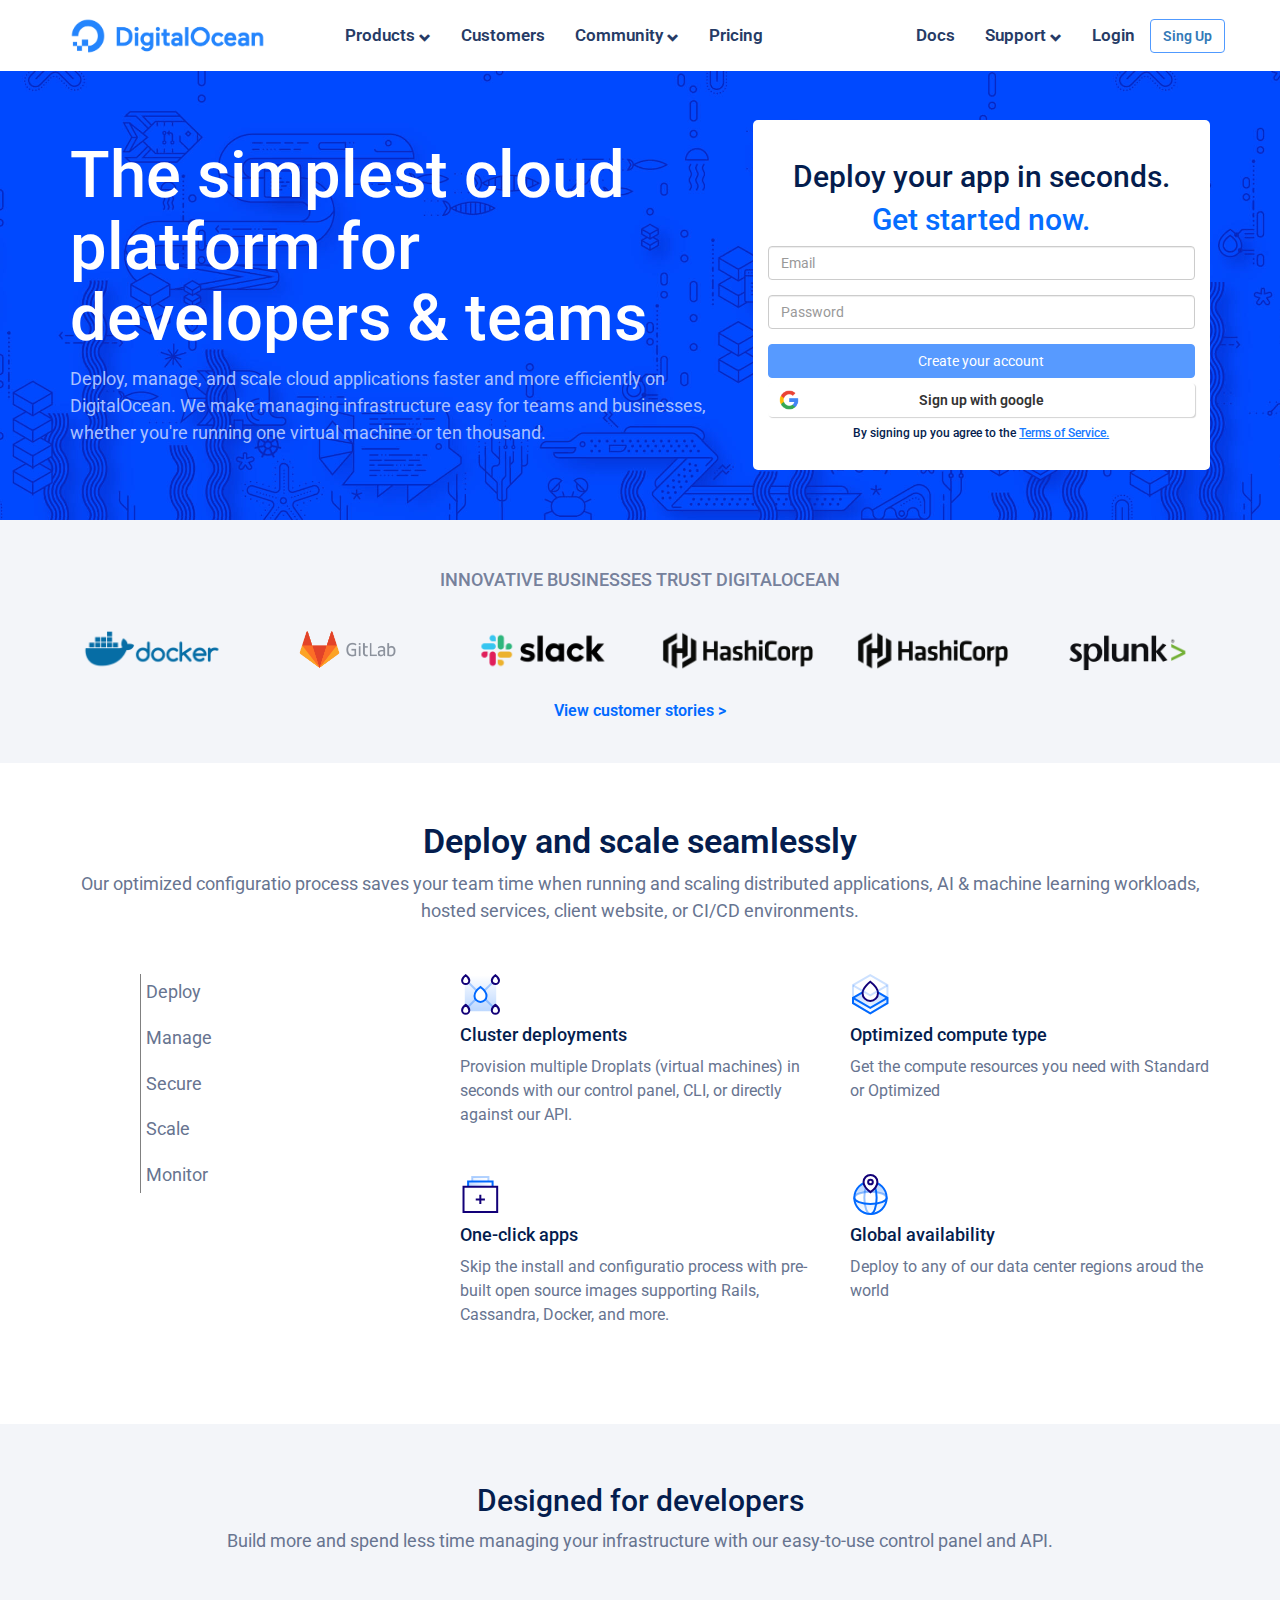
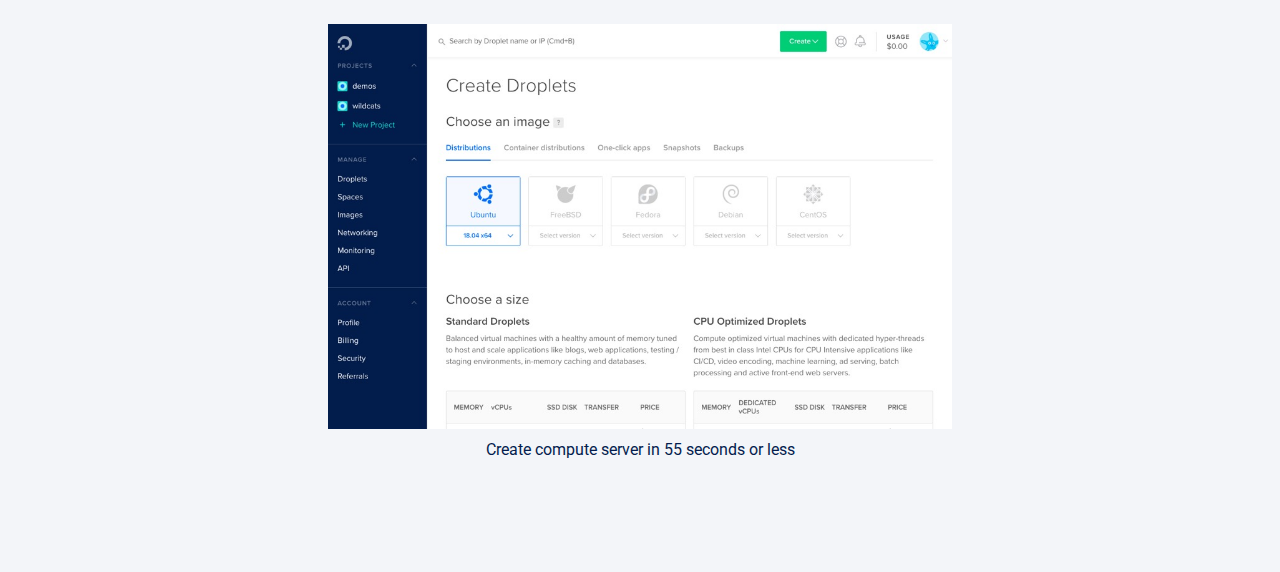
==== index.html @ 37f0b24d "Inizio sezione features" ====
<!DOCTYPE html>
<html lang="en">
<head>
        <meta charset="UTF-8">
        <meta http-equiv="X-UA-Compatible" content="IE=edge">
        <meta name="viewport" content="width=device-width, initial-scale=1.0">
        <!-- Latest compiled and minified CSS -->
        <link rel="stylesheet" href="https://maxcdn.bootstrapcdn.com/bootstrap/3.3.7/css/bootstrap.min.css" integrity="sha384-BVYiiSIFeK1dGmJRAkycuHAHRg32OmUcww7on3RYdg4Va+PmSTsz/K68vbdEjh4u" crossorigin="anonymous">
        <link rel="preconnect" href="https://fonts.gstatic.com">
        <link href="https://fonts.googleapis.com/css2?family=Roboto:wght@400;500;700;900&display=swap" rel="stylesheet">
        <link rel="stylesheet" href="https://cdnjs.cloudflare.com/ajax/libs/font-awesome/5.15.3/css/all.min.css" integrity="sha512-iBBXm8fW90+nuLcSKlbmrPcLa0OT92xO1BIsZ+ywDWZCvqsWgccV3gFoRBv0z+8dLJgyAHIhR35VZc2oM/gI1w==" crossorigin="anonymous" />
        <link rel="shortcut icon" href="img/logo-small.svg" type="image/x-icon">
        <link rel="stylesheet" href="css/style.css">
        <title>Digital Ocean</title>
    </head>
    <body>
        <!-- Header -->
        <header>
            <!-- Nav bar -->
            <nav class="navbar navbar-fixed-top ms_navbar">
                <div class="container">
                  <!-- Brand and toggle get grouped for better mobile display -->
                  <div class="navbar-header">
                    <button type="button" class="navbar-toggle collapsed" data-toggle="collapse" data-target="#bs-example-navbar-collapse-1" aria-expanded="false">
                      <span class="sr-only">Toggle navigation</span>
                      <span class="icon-bar"></span>
                      <span class="icon-bar"></span>
                      <span class="icon-bar"></span>
                    </button>
                    <a class="navbar-brand" href="#">
                        <img src="img/logo.png" alt="Logo">
                    </a>
                  </div>
              
                  <!-- Collect the nav links, forms, and other content for toggling -->
                  <div class="collapse navbar-collapse" id="bs-example-navbar-collapse-1">
                    <ul class="nav navbar-nav">
                      <li class="active"><a href="#">Products <span class="glyphicon glyphicon-chevron-down"></span></a></li>
                      <li><a href="#">Customers</a></li>
                      <li class="active"><a href="#">Community <span class="glyphicon glyphicon-chevron-down"></span></a></li>
                      <li><a href="#">Pricing</a></li>
                    </ul>
                
                    <ul class="nav navbar-nav navbar-right">
                        <li>
                          <a href="#">Docs</a>
                        </li>
                        <li class="active">
                          <a href="#">Support <span class="glyphicon glyphicon-chevron-down"></span></a>
                        </li>
                        <li>
                            <a href="#">Login</a>
                        </li>
                        <li>
                            <a class="btn btn_nav" ref="#">Sing Up</a>
                        </li>
                    </ul>
                  </div><!-- /.navbar-collapse -->
                </div><!-- /.container -->
              </nav>
            <!-- /Nav bar -->

            <!-- Jumbotron -->
            <div id="jumbotron">
                <div class="container">
                    <div class="row">
                        <div class="col-xs-12 col-sm-7">
                            <h1 class="c_white">The simplest cloud platform for developers &amp; teams</h1>
                            <p class="md_text">Deploy, manage, and scale cloud applications faster and more efficiently on DigitalOcean. We make managing infrastructure easy for teams and businesses, whether you're running one virtual machine or ten thousand.</p>
                        </div>
                        <div class="col-xs-12 col-sm-5">
                            <div class="ms_form">
                                <h2>Deploy your app in seconds.</h2>
                                <h2 class="c_light_blue">Get started now.</h2>
                                <form>
                                    <div class="form-group">
                                      <input type="email" class="form-control" id="exampleInputEmail1" placeholder="Email" required>
                                    </div>
                                    <div class="form-group">
                                      <input type="password" class="form-control" id="exampleInputPassword1" placeholder="Password" required>
                                    </div>                                   
                                    <button type="button" class="btn btn-primary btn-block ms_btn">Create your account</button>
                                    <button type="button" class="btn btn-default btn-block ms_btn_withe">Sign up with google</button>
                                  </form>
                                  <h6>By signing up you agree to the <a href="#" class="service">Terms of Service.</a></h6>
                            </div>
                        </div>
                    </div>
                </div>
            </div>
            <!-- Jumbotron -->
        </header>     
        <!-- /Header -->

        <!-- Main -->
        <main>
            <!-- Sezione loghi -->
            <section id="ms_section_loghi" class="bg_grey">
                <h4 class="text-uppercase">Innovative businesses trust digitalocean</h4>
                <div class="container">
                    <div class="row">
                        <div class="col-xs-6 col-md-2">
                            <div class="ms_item_loghi">
                                <img src="img/docker.svg" alt="Docher logo">
                            </div>
                        </div>
                        <div class="col-xs-6 col-md-2">
                            <div class="ms_item_loghi">
                                <img src="img/gitlab.svg" alt="Gitlab logo">
                            </div>                            
                        </div>
                        <div class="col-xs-6 col-md-2">
                            <div class="ms_item_loghi">
                                <img src="img/slack.svg" alt="Slack logo">
                            </div>
                        </div>
                        <div class="col-xs-6 col-md-2">
                            <div class="ms_item_loghi">
                                <img src="img/hashicorp.svg" alt="Hashicorp logo">
                            </div>
                        </div>
                        <div class="col-xs-6 col-md-2">
                            <div class="ms_item_loghi">
                                <img src="img/hashicorp.svg" alt="Hashicorp logo">
                            </div>                            
                        </div>
                        <div class="col-xs-6 col-md-2">
                            <div class="ms_item_loghi">
                                <img src="img/splunk.svg" alt="Splunk logo">
                            </div>
                        </div>
                    </div>
                </div>
                <a class="ms_link" href="#">View customer stories &#62;</a>
            </section>
            <!-- /Sezione loghi -->

            <!-- Sezione deploy and scale -->
            <section id="deploy_scale">
                <div class="container">
                    <div class="wrapper_text">
                        <h2 class="text-center">Deploy and scale seamlessly</h2>
                        <p class="text-center c_grey md_text">Our optimized configuratio process saves your team time when running and scaling distributed applications, AI &amp; machine learning workloads, hosted services, client website, or CI/CD environments.</p>
                    </div>
                    <div class="row">
                        <div class="col-xs-12 col-sm-4">
                            <ul class="ms_list">
                                <li>
                                    <a href="#">Deploy</a>
                                </li>
                                <li>
                                    <a href="#">Manage</a>
                                </li>
                                <li>
                                    <a href="#">Secure</a>
                                </li>
                                <li>
                                    <a href="#">Scale</a>
                                </li>
                                <li>
                                    <a href="#">Monitor</a>
                                </li>
                            </ul>
                        </div>
                        <div class="col-xs-12 col-sm-8">
                            <div class="row">
                                <div class="col-xs-12 col-sm-6">
                                    <div class="container_deploy">
                                        <img src="img/cluster-deploy.svg" alt="Icona claster">
                                        <h4>Cluster deployments</h4>
                                        <p class="c_grey sm_text">Provision multiple Droplats (virtual machines) in seconds with our control panel, CLI, or directly against our API.</p>
                                    </div>
                                </div>
                                <div class="col-xs-12 col-sm-6">
                                    <div class="container_deploy">
                                        <img src="img/optimized-compute.svg" alt="pc">
                                        <h4>Optimized compute type</h4>
                                        <p class="c_grey sm_text">Get the compute resources you need with Standard or Optimized</p>
                                    </div>
                                </div>
                                <div class="col-xs-12 col-sm-6">
                                    <div class="container_deploy">
                                        <img src="img/one-click.svg" alt="App">
                                        <h4>One-click apps</h4>
                                        <p class="c_grey sm_text">Skip the install and configuratio process with pre-built open source images supporting Rails, Cassandra, Docker, and more.</p>
                                    </div>
                                </div>
                                <div class="col-xs-12 col-sm-6">
                                    <div class="container_deploy">
                                        <img src="img/global.svg" alt="Globo">
                                        <h4>Global availability</h4>
                                        <p class="c_grey sm_text">Deploy to any of our data center regions aroud the world</p>
                                    </div>
                                </div>
                            </div>
                        </div>
                    </div>
                </div>
            </section>
            <!-- /Sezione deploy and scale -->

            <!-- Sezione designed -->
            <section id="designed" class="bg_grey">
                <div class="container">
                    <h2>Designed for developers</h2>
                    <p class="c_grey md_text">Build more and spend less time managing your infrastructure with our easy-to-use control panel and API.</p>
                    <figure>
                        <i class="fas fa-chevron-left hidden-xs c_grey"></i>
                        <img src="img/slide.jpg" alt="slide">
                        <i class="fas fa-chevron-right hidden-xs"></i>
                        <figcaption>Create compute server in 55 seconds or less</figcaption>
                    </figure>
                    <ul class="wrapper_circle">
                        <li>
                            <a href="#"><i class="far fa-circle"></i></a>
                        </li>
                        <li>
                            <a href="#"><i class="far fa-circle"></i></a>
                        </li>
                        <li>
                            <a href="#"><i class="far fa-circle"></i></a>
                        </li>
                        <li>
                            <a href="#"><i class="far fa-circle"></i></a>
                        </li>
                    </ul>
                </div>
            </section>
            <!-- /Sezione designed -->

        </main>
        <!-- /Main -->


        




        <!-- jQuery (necessary for Bootstrap's JavaScript plugins) -->
        <script src="https://ajax.googleapis.com/ajax/libs/jquery/1.12.4/jquery.min.js"></script>
        <script src="https://maxcdn.bootstrapcdn.com/bootstrap/3.3.7/js/bootstrap.min.js" integrity="sha384-Tc5IQib027qvyjSMfHjOMaLkfuWVxZxUPnCJA7l2mCWNIpG9mGCD8wGNIcPD7Txa" crossorigin="anonymous"></script>
    </body>
</html>
---- css/style.css ----
/* Debug */
/* [class*="col-"] {
    background-color: tomato;
    min-height: 100px;
    border: 1px solid black;
} 
 */
/* common */
body {
    padding-top: 70px;
    font-family: 'Roboto', sans-serif;
    color: #041d4e;
}

.ms_link {
    font-size: 16px;
    font-weight: 600;
    color: #006aff;
}
.ms_link:hover {
    text-decoration: underline;
    cursor: pointer;
}

/* Fonts */
h2 {
    margin-top: 10px;
}

.md_text {
    font-size: 18px;
    line-height: 1.5em;
    color: #a9c0ff;
}
.sm_text {
    font-size: 16px;
}

/* Color */
.c_white {
    color: white;
}
.c_light_blue {
    color: #056dff;
}
.c_grey {
    color: #677490;
}

.bg_grey {
    background-color: #f3f5f9;
}

/* /common */

/* Header - Navbar */
.ms_navbar {
    background-color: white;
}

.ms_navbar .navbar-brand {
    height: 70px;
    line-height: 40px;
}

.ms_navbar .navbar-brand > img {
    height: 90%;
    margin-right: 50px;
    display: inline-block;
}

.ms_navbar img {
    vertical-align: middle;
}

.ms_navbar .navbar-nav > li {
    height: 70px;
    line-height: 70px;
}

.ms_navbar .navbar-nav>li>a:not(.btn) {
    line-height: 40px;
    font-size: 17px;
    font-weight: 600;
    color: #263b66;
}

.ms_navbar .navbar-toggle {
    margin-top: 18px;
    margin-bottom: 1px;
}

.ms_navbar .navbar-toggle .icon-bar {
    background-color: #3b8bff;   
}

.ms_navbar span {
    font-size: 12px;
    vertical-align: middle;
}

.ms_navbar .nav>li>a:focus,
.ms_navbar .nav>li>a:hover {
    background-color: white;
}

.ms_navbar .navbar-nav>li>a.btn_nav {
    display: inline-block;
    padding: 6px 12px;
    font-weight: 600;
}

.btn {
    border: 1px solid #509aff;
}
.ms_navbar .navbar-nav > li > a.btn_nav:hover {
    background-color: #509aff;
    color: white;
}

/* Jumbotron - Navbar */
#jumbotron {
    padding-top: 50px;
    padding-bottom: 50px;
    background-image: url("../img/bg-banner-home.jpg");
    background-size: cover;
    background-position: center;
}

.ms_form {
    padding: 30px 15px 20px;
    text-align: center;
    background-color: white;
    border-radius: 5px;
}

.ms_btn {
    background-color: #579aff;
    border: 1px solid #579aff;
}

.ms_btn_withe {
    font-weight: 600;
    background-color: white;
    border: 1px solid white;
    box-shadow: 1px 1px 1px lightgray;
    background-image: url("../img/google-icon.png");
    background-size: 20px;
    background-repeat: no-repeat;
    background-position: 10px center;
}

.service {
    color: #187aff;
    text-decoration: underline;
    cursor: pointer;
}

/* Main - Sezione loghi */
#ms_section_loghi {
    padding-top: 40px;
    padding-bottom: 40px;
    text-align: center; 
}

#ms_section_loghi > h4 {
    color: #76819c;   
}

.ms_item_loghi {
    height: 100px;
    position: relative;
}

.ms_item_loghi > img {
    max-width: 100%;
    position: absolute;
    top:50%;
    left: 50%;
    transform: translate(-50%, -50%);
}

/* Main - Sezione deploy and scale */
#deploy_scale {
    padding-top: 50px;
    padding-bottom: 50px;
}

.wrapper_text {
    margin-bottom: 50px;
}

.ms_list {
    padding: 5px;
    margin-bottom: 20px;
    list-style: none;
    border-left: 1px solid grey;
}

.ms_list > li {
    margin: 20px 0;
}
.ms_list > li:first-child {
    margin-top: 0;
}
.ms_list > li:last-child {
    margin-bottom: 0;
}
.ms_list > li > a {
    font-size: 18px;
    text-decoration: none;
    color: #677490;
}
.ms_list > li:hover a {
    color: #041d4e;
}

/* Main - Sezione designed */
#designed {
    padding-top: 50px;
    padding-bottom: 50px;
    text-align: center;
}

figure {
    margin: 100px 0;
    min-height: 100px;
    display: inline-block;
}

figure > img {
    max-width: 60%;
}

figcaption {
    margin-top: 10px;
    font-size: 16px;
}

.wrapper_circle {
    list-style: none;
    padding: 0;
}
.wrapper_circle > li {
    display: inline-block;
}
.wrapper_circle > li i {
    color: #187aff;
}
.wrapper_circle > li:hover i {
    background-color: #187aff;
    border-radius: 50%;
} 


figure > i {
    margin: 0 10px;
    font-size: 35px;
}





/* MEDIA */
@media (min-width: 768px) {
    /* Jumbotron */
    p {
        font-size: 20px;
        line-height: 1.6em;
        color: #a9c0ff;
    }

    /* Main */
    #deploy_scale h2 {
        font-size: 34px;
        font-weight: 600;
    }

    .ms_list {
        margin-left: 70px;
    }
    
    .container_deploy {
        min-height: 200px;
    }

    figure {
        margin: 100px 0 80px 0;
    }
}

/* Per gestire l'humburger icon */
@media (min-width: 768px) and (max-width: 991px) {
    .navbar-header {
        float: none;
    }
    .navbar-toggle {
        display: block;
    }
    .navbar-collapse {
        border-top: 1px solid transparent;
        box-shadow: inset 0 1px 0 rgba(255,255,255,0.1);
    }
    .navbar-collapse.collapse {
        display: none!important;
    }
    .navbar-nav {
        float: none!important;
        margin: 7.5px -15px;
    }
    .navbar-nav>li {
        float: none;
    }
    .navbar-nav>li>a {
        padding-top: 10px;
        padding-bottom: 10px;
    }
}

@media (min-width: 992px) and (max-width: 1199px){

    .ms_navbar .navbar-brand > img {
        height: 80%;
        margin-right: 10px;
    }

    .ms_navbar .nav>li>a {
        padding: 15px 10px;
    }

    /* Main */
    .container_deploy {
        min-height: 200px;
    }

    figure > img {
        max-width: 70%;
    }

    figure {
        margin: 60px 0 30px 0;
    }
}

@media (min-width: 1200px) {
    /* Jumbotron */
    h1 {
        font-size: 65px;
    }

    p {
        font-size: 22px;
        line-height: 1.5em;
    }

    /* Main */
    .container_deploy {
        min-height: 200px;
    }

    figure > img {
        max-width: 60%;
    }

    figure {
        margin: 60px 0 30px 0;
    }
    
}
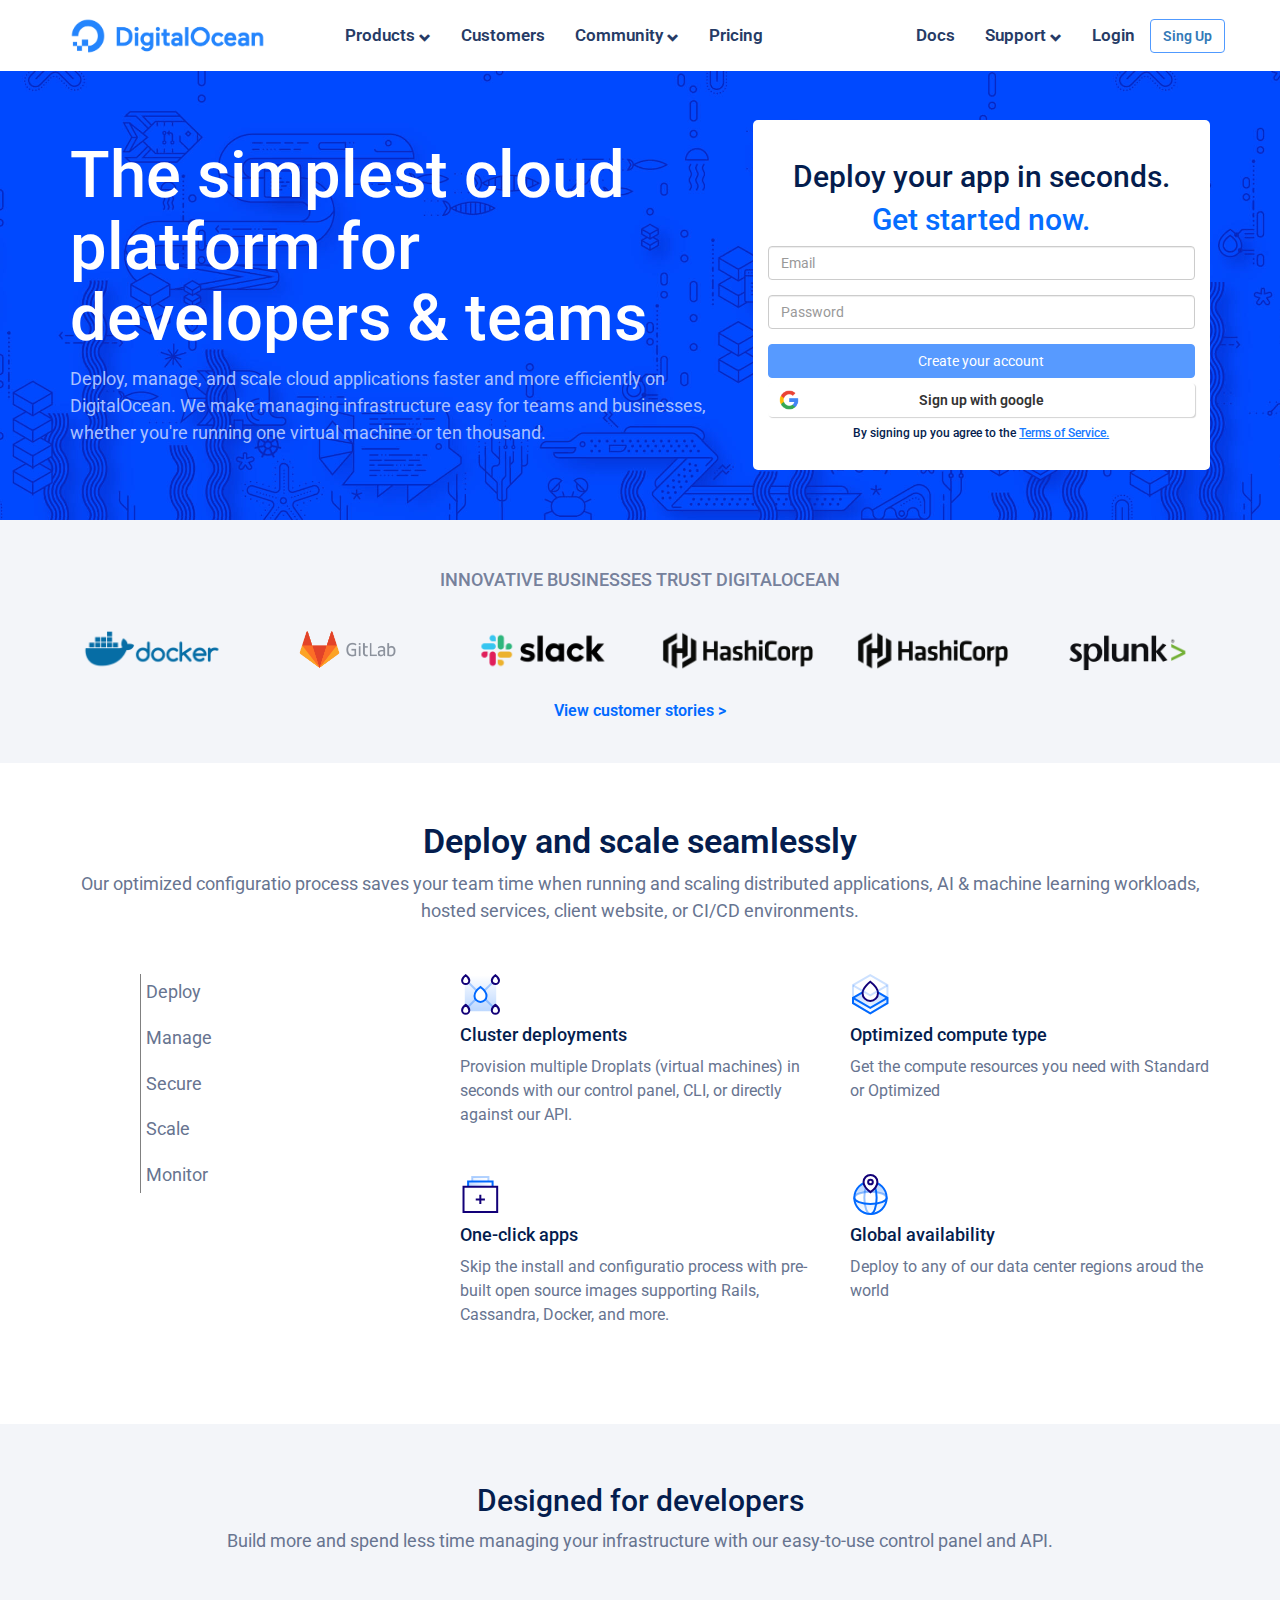
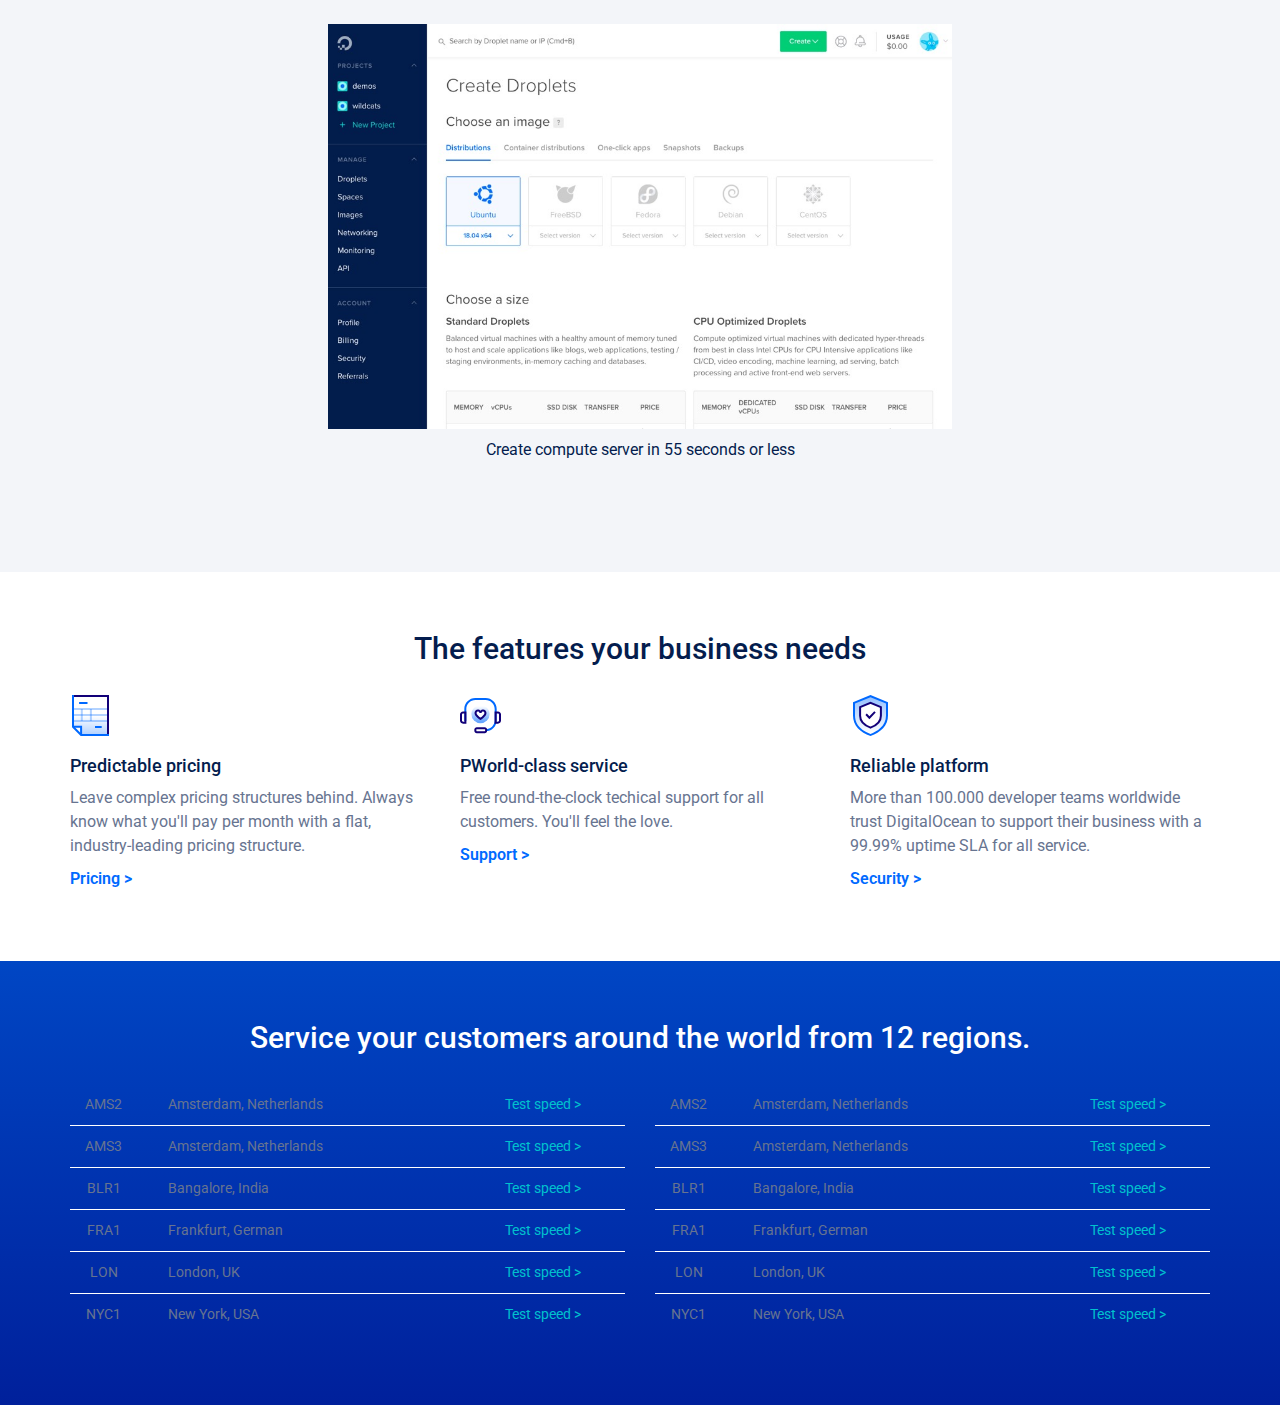
==== commit 89538721: "Finita la sezione service" ====
--- a/index.html
+++ b/index.html
@@ -228,6 +228,244 @@
             </section>
             <!-- /Sezione designed -->
 
+            <!-- Sezione Features -->
+            <section id="features">
+                <div class="container">
+                    <h2 class="text-center">The features your business needs</h2>
+                    <div class="row">
+                        <div class="col-xs-12 col-sm-4 ms_space">
+                            <img src="img/pred-pricing.svg" alt="Pricing">
+                            <h4>Predictable pricing</h4>
+                            <p class="c_grey sm_text">Leave complex pricing structures behind. Always know what you'll pay per month with a flat, industry-leading pricing structure.</p>
+                            <a class="ms_link" href="#">Pricing &#62;</a>
+                        </div>
+                        <div class="col-xs-12 col-sm-4 ms_space">
+                            <img src="img/world-class.svg" alt="class">
+                            <h4>PWorld-class service</h4>
+                            <p class="c_grey sm_text">Free round-the-clock techical support for all customers. You'll feel the love.</p>
+                            <a class="ms_link" href="#">Support &#62;</a>
+                        </div>
+                        <div class="col-xs-12 col-sm-4 ms_space">
+                            <img src="img/reliable-platform.svg" alt="Piattaforma">
+                            <h4>Reliable platform</h4>
+                            <p class="c_grey sm_text">More than 100.000 developer teams worldwide trust DigitalOcean to support their business with a 99.99% uptime SLA for all service.</p>
+                            <a class="ms_link" href="#">Security &#62;</a>
+                        </div>
+                    </div>
+                </div>
+            </section>
+            <!-- /Sezione Features -->
+
+            <!-- Sezione service customers -->
+            <section id="customers">
+                <div class="container">
+                    <h2 class="text-center">Service your customers around the world from 12 regions.</h2>
+                    <div class="row">
+                        <div class="col-xs-12 col-lg-6 ms_space">
+                            <div class="row">
+
+                                <div class="col-xs-12">
+                                    <div class="ms_table">
+                                        <div class="row">
+                                            <div class="col-xs-2">
+                                                <p>AMS2</p>
+                                            </div>
+                                            <div class="col-xs-6">
+                                                <p class="c_grey text-left">Amsterdam, Netherlands</p>
+                                            </div>
+                                            <div class="col-xs-4">
+                                                <a class="speed" href="#">Test speed &#62;</a>
+                                            </div>
+                                        </div>  
+                                    </div>
+                                </div>
+
+                                <div class="col-xs-12">
+                                    <div class="ms_table">
+                                        <div class="row">
+                                            <div class="col-xs-2">
+                                                <p>AMS3</p>
+                                            </div>
+                                            <div class="col-xs-6">
+                                                <p class="c_grey text-left">Amsterdam, Netherlands</p>
+                                            </div>
+                                            <div class="col-xs-4">
+                                                <a class="speed" href="#">Test speed &#62;</a>
+                                            </div>
+                                        </div>  
+                                    </div>
+                                </div>
+
+                                <div class="col-xs-12">
+                                    <div class="ms_table">
+                                        <div class="row">
+                                            <div class="col-xs-2">
+                                                <p>BLR1</p>
+                                            </div>
+                                            <div class="col-xs-6">
+                                                <p class="c_grey text-left">Bangalore, India</p>
+                                            </div>
+                                            <div class="col-xs-4">
+                                                <a class="speed" href="#">Test speed &#62;</a>
+                                            </div>
+                                        </div>  
+                                    </div>
+                                </div>
+
+                                <div class="col-xs-12">
+                                    <div class="ms_table">
+                                        <div class="row">
+                                            <div class="col-xs-2">
+                                                <p>FRA1</p>
+                                            </div>
+                                            <div class="col-xs-6">
+                                                <p class="c_grey text-left">Frankfurt, German</p>
+                                            </div>
+                                            <div class="col-xs-4">
+                                                <a class="speed" href="#">Test speed &#62;</a>
+                                            </div>
+                                        </div>  
+                                    </div>
+                                </div>
+
+                                
+                                <div class="col-xs-12">
+                                    <div class="ms_table">
+                                        <div class="row">
+                                            <div class="col-xs-2">
+                                                <p>LON</p>
+                                            </div>
+                                            <div class="col-xs-6">
+                                                <p class="c_grey text-left">London, UK</p>
+                                            </div>
+                                            <div class="col-xs-4">
+                                                <a class="speed" href="#">Test speed &#62;</a>
+                                            </div>
+                                        </div>  
+                                    </div>
+                                </div>
+
+                                <div class="col-xs-12">
+                                    <div class="row">
+                                        <div class="col-xs-2">
+                                            <p>NYC1</p>
+                                        </div>
+                                        <div class="col-xs-6">
+                                            <p class="c_grey text-left">New York, USA</p>
+                                        </div>
+                                        <div class="col-xs-4">
+                                            <a class="speed" href="#">Test speed &#62;</a>
+                                        </div>
+                                    </div>  
+                                </div>
+                            </div>
+                        </div>
+
+                        <div class="col-xs-12 col-lg-6">
+                            <div class="row">
+
+                                <div class="col-xs-12">
+                                    <div class="ms_table">
+                                        <div class="row">
+                                            <div class="col-xs-2">
+                                                <p>AMS2</p>
+                                            </div>
+                                            <div class="col-xs-6">
+                                                <p class="c_grey text-left">Amsterdam, Netherlands</p>
+                                            </div>
+                                            <div class="col-xs-4">
+                                                <a class="speed" href="#">Test speed &#62;</a>
+                                            </div>
+                                        </div>  
+                                    </div>
+                                </div>
+
+                                <div class="col-xs-12">
+                                    <div class="ms_table">
+                                        <div class="row">
+                                            <div class="col-xs-2">
+                                                <p>AMS3</p>
+                                            </div>
+                                            <div class="col-xs-6">
+                                                <p class="c_grey text-left">Amsterdam, Netherlands</p>
+                                            </div>
+                                            <div class="col-xs-4">
+                                                <a class="speed" href="#">Test speed &#62;</a>
+                                            </div>
+                                        </div>  
+                                    </div>
+                                </div>
+
+                                <div class="col-xs-12">
+                                    <div class="ms_table">
+                                        <div class="row">
+                                            <div class="col-xs-2">
+                                                <p>BLR1</p>
+                                            </div>
+                                            <div class="col-xs-6">
+                                                <p class="c_grey text-left">Bangalore, India</p>
+                                            </div>
+                                            <div class="col-xs-4">
+                                                <a class="speed" href="#">Test speed &#62;</a>
+                                            </div>
+                                        </div>  
+                                    </div>
+                                </div>
+
+                                <div class="col-xs-12">
+                                    <div class="ms_table">
+                                        <div class="row">
+                                            <div class="col-xs-2">
+                                                <p>FRA1</p>
+                                            </div>
+                                            <div class="col-xs-6">
+                                                <p class="c_grey text-left">Frankfurt, German</p>
+                                            </div>
+                                            <div class="col-xs-4">
+                                                <a class="speed" href="#">Test speed &#62;</a>
+                                            </div>
+                                        </div>  
+                                    </div>
+                                </div>
+
+                                
+                                <div class="col-xs-12">
+                                    <div class="ms_table">
+                                        <div class="row">
+                                            <div class="col-xs-2">
+                                                <p>LON</p>
+                                            </div>
+                                            <div class="col-xs-6">
+                                                <p class="c_grey text-left">London, UK</p>
+                                            </div>
+                                            <div class="col-xs-4">
+                                                <a class="speed" href="#">Test speed &#62;</a>
+                                            </div>
+                                        </div>  
+                                    </div>
+                                </div>
+
+                                <div class="col-xs-12">
+                                    <div class="row">
+                                        <div class="col-xs-2">
+                                            <p>NYC1</p>
+                                        </div>
+                                        <div class="col-xs-6">
+                                            <p class="c_grey text-left">New York, USA</p>
+                                        </div>
+                                        <div class="col-xs-4">
+                                            <a class="speed" href="#">Test speed &#62;</a>
+                                        </div>
+                                    </div>  
+                                </div>
+                            </div>
+                        </div>
+                    </div>
+                </div>
+            </section>
+            <!-- Sezione service customers -->
+
+
         </main>
         <!-- /Main -->
 
--- a/css/style.css
+++ b/css/style.css
@@ -244,6 +244,7 @@
 .wrapper_circle > li {
     display: inline-block;
 }
+
 .wrapper_circle > li i {
     color: #187aff;
 }
@@ -252,13 +253,54 @@
     border-radius: 50%;
 } 
 
-
 figure > i {
     margin: 0 10px;
     font-size: 35px;
 }
 
-
+/* Main - Sezione features */
+#features {
+    padding-top: 50px;
+    padding-bottom: 50px;
+}
+
+#features h2,
+#customers h2 {
+    margin-bottom: 30px;
+}
+
+.ms_space {
+    margin-bottom: 20px;
+}
+
+#features img {
+    margin-bottom: 10px;
+}
+
+/* Main - Sezione service customers */
+#customers {
+    padding-top: 50px;
+    padding-bottom: 50px;
+    text-align: center;
+    color: white;
+    background-image: linear-gradient(to bottom, #0046c4, #00209b);
+}
+
+#customers p {
+    margin: 10px 0 10px 0;
+}
+#customers a {
+    margin: 10px 0 10px 0;
+}
+
+.speed {
+    display: inline-block;
+    color: #00c1ce;
+}
+
+.ms_table {
+    border-bottom: 1px solid white;
+}
 
 
 
@@ -288,6 +330,11 @@
     figure {
         margin: 100px 0 80px 0;
     }
+
+   #customers p {
+        font-size: 14px;
+        color: #677490;
+    }
 }
 
 /* Per gestire l'humburger icon */
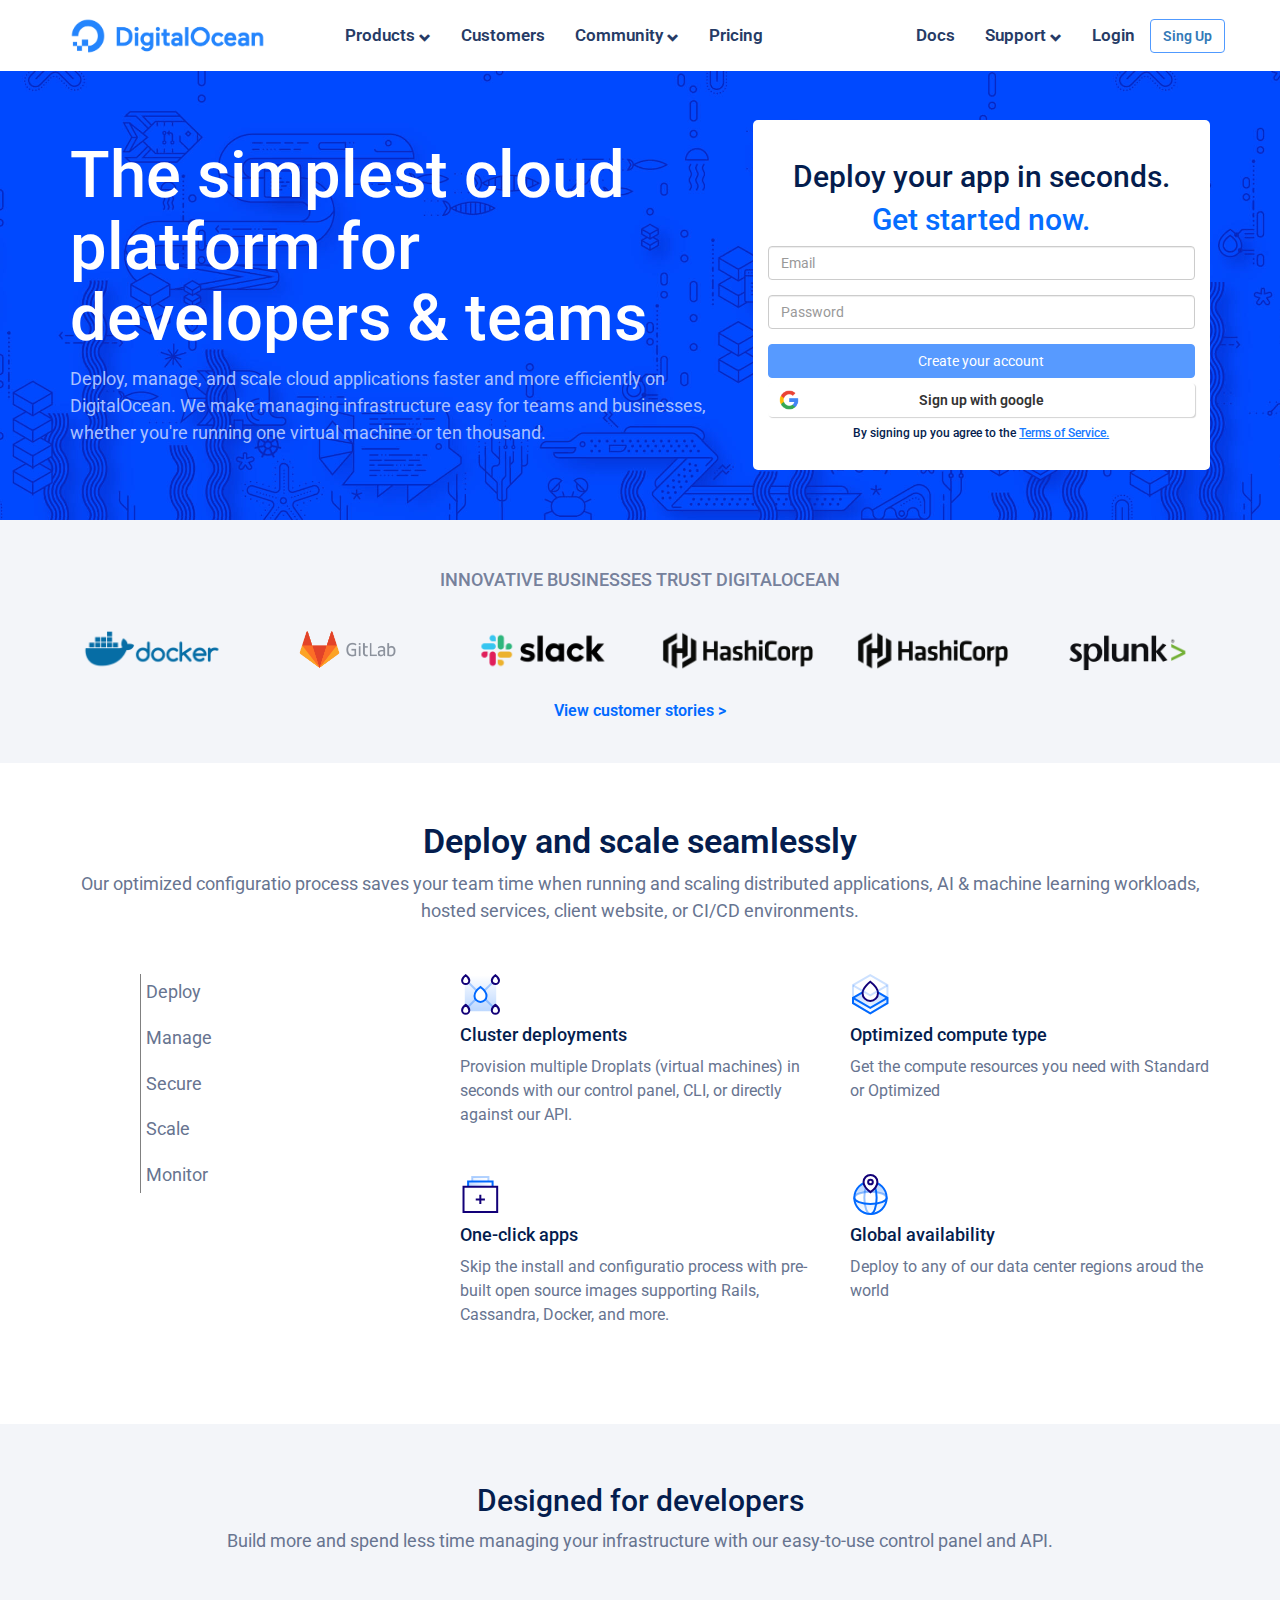
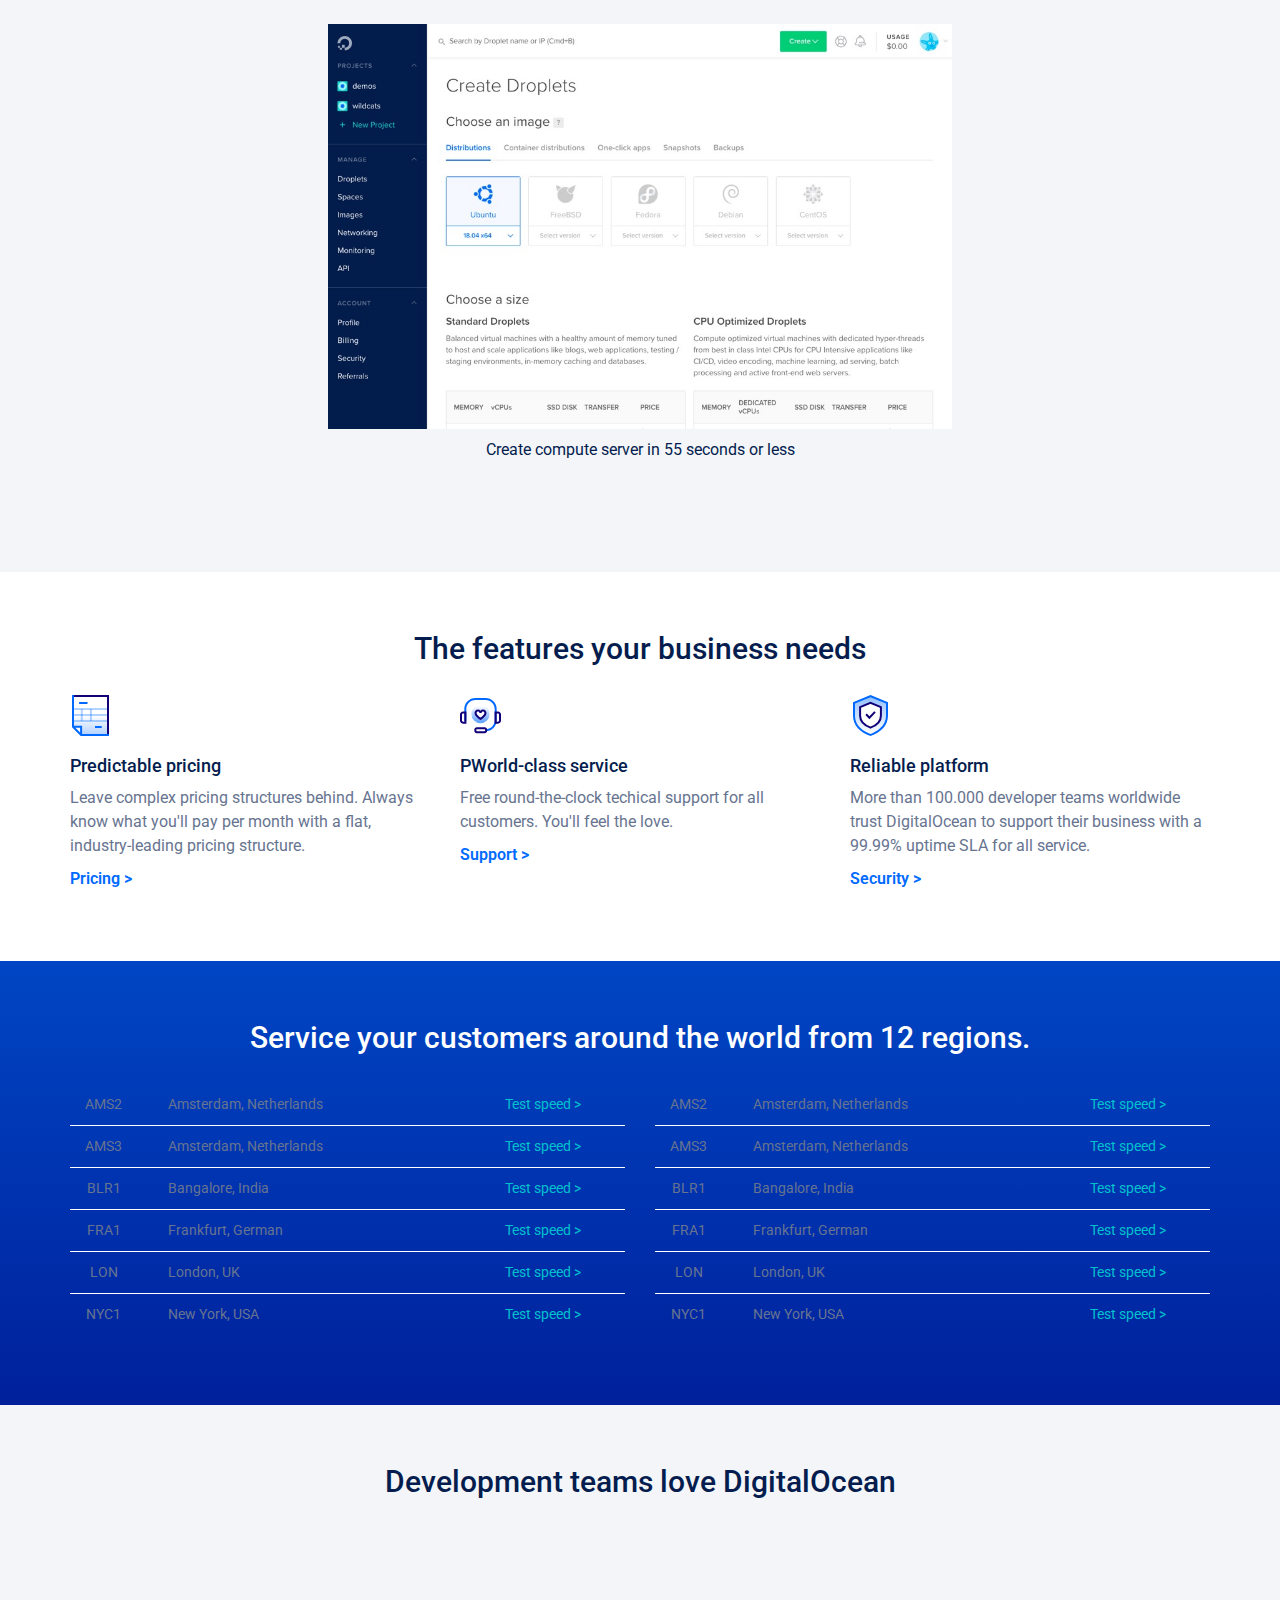
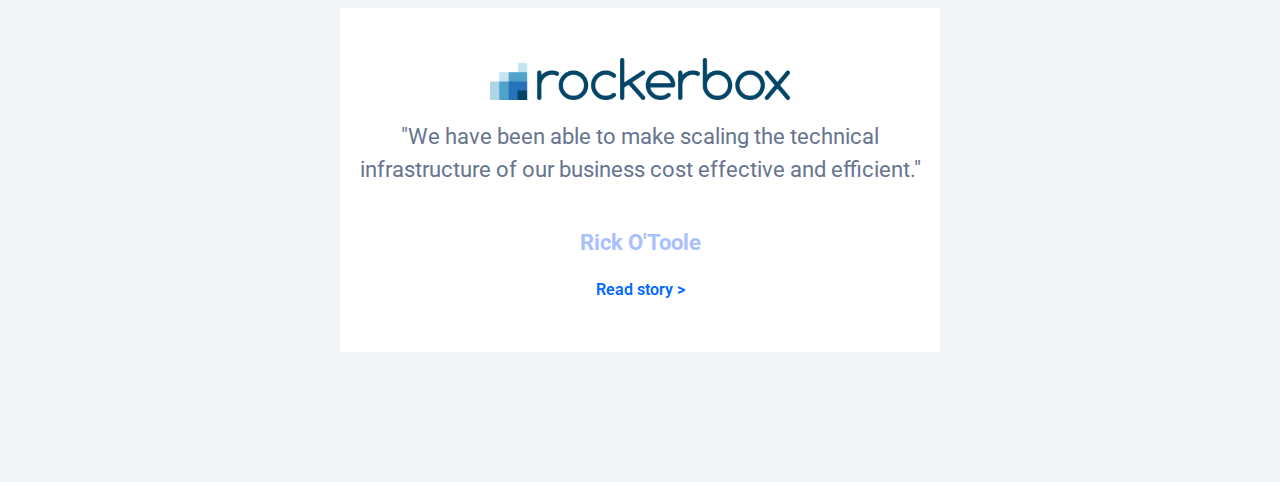
==== commit fec5c023: "Secondo slider" ====
--- a/index.html
+++ b/index.html
@@ -465,7 +465,32 @@
             </section>
             <!-- Sezione service customers -->
 
-
+            <!-- Sezione development -->
+            <section id="development" class="bg_grey">
+                <div class="container">
+                    <h2 class="text-center">Development teams love DigitalOcean</h2>
+                    <i class="fas fa-chevron-left hidden-xs c_grey"></i>
+                    <div class="slider">
+                        <img src="img/rockerbox.png" alt="logo rockerbox">
+                        <p class="c_grey">"We have been able to make scaling the technical infrastructure of our business cost effective and efficient."</p>
+                        <p class="sm_text"><strong>Rick O'Toole</strong></p>
+                        <a class="ms_link" href="#">Read story &#62;</a>
+                    </div>
+                    <i class="fas fa-chevron-right hidden-xs"></i>
+                    <ul class="wrapper_circle">
+                        <li>
+                            <a href="#"><i class="far fa-circle"></i></a>
+                        </li>
+                        <li>
+                            <a href="#"><i class="far fa-circle"></i></a>
+                        </li>
+                        <li>
+                            <a href="#"><i class="far fa-circle"></i></a>
+                        </li>
+                    </ul>
+                </div>
+            </section>
+            <!-- /Sezione development -->
         </main>
         <!-- /Main -->
 
--- a/css/style.css
+++ b/css/style.css
@@ -302,7 +302,50 @@
     border-bottom: 1px solid white;
 }
 
-
+/* Main - Sezione development */
+#development {
+    padding-top: 50px;
+    padding-bottom: 50px;
+    text-align: center;
+    position: relative;
+}
+
+.slider {
+    margin: 100px 0 50px 0;
+    padding: 50px 0;
+    width: 300px;
+    display: inline-block;
+    background-color: white;
+}
+
+.slider > img {
+    width: 300px;
+}
+
+#development p {
+    font-size: 22px;
+    padding: 20px 0 10px 0;
+}
+
+#development .fa-chevron-left,
+#development .fa-chevron-right {
+    font-size: 35px;
+    position: absolute;
+}
+
+#development .fa-chevron-left {
+    text-align: left;
+    display: inline-block;
+    position: absolute;
+    margin-right: 30px;
+    left: 25%;
+    top: 50%;
+}
+
+#development .fa-chevron-right {
+    margin-left: 10px;
+    top: 50%;
+}
 
 /* MEDIA */
 @media (min-width: 768px) {
@@ -335,6 +378,10 @@
         font-size: 14px;
         color: #677490;
     }
+
+    .slider {
+        width: 400px;
+    }
 }
 
 /* Per gestire l'humburger icon */
@@ -388,6 +435,10 @@
     figure {
         margin: 60px 0 30px 0;
     }
+
+    .slider {
+        width: 400px;
+    }
 }
 
 @media (min-width: 1200px) {
@@ -413,5 +464,9 @@
     figure {
         margin: 60px 0 30px 0;
     }
+
+    .slider {
+        width: 600px;
+    }
     
 }
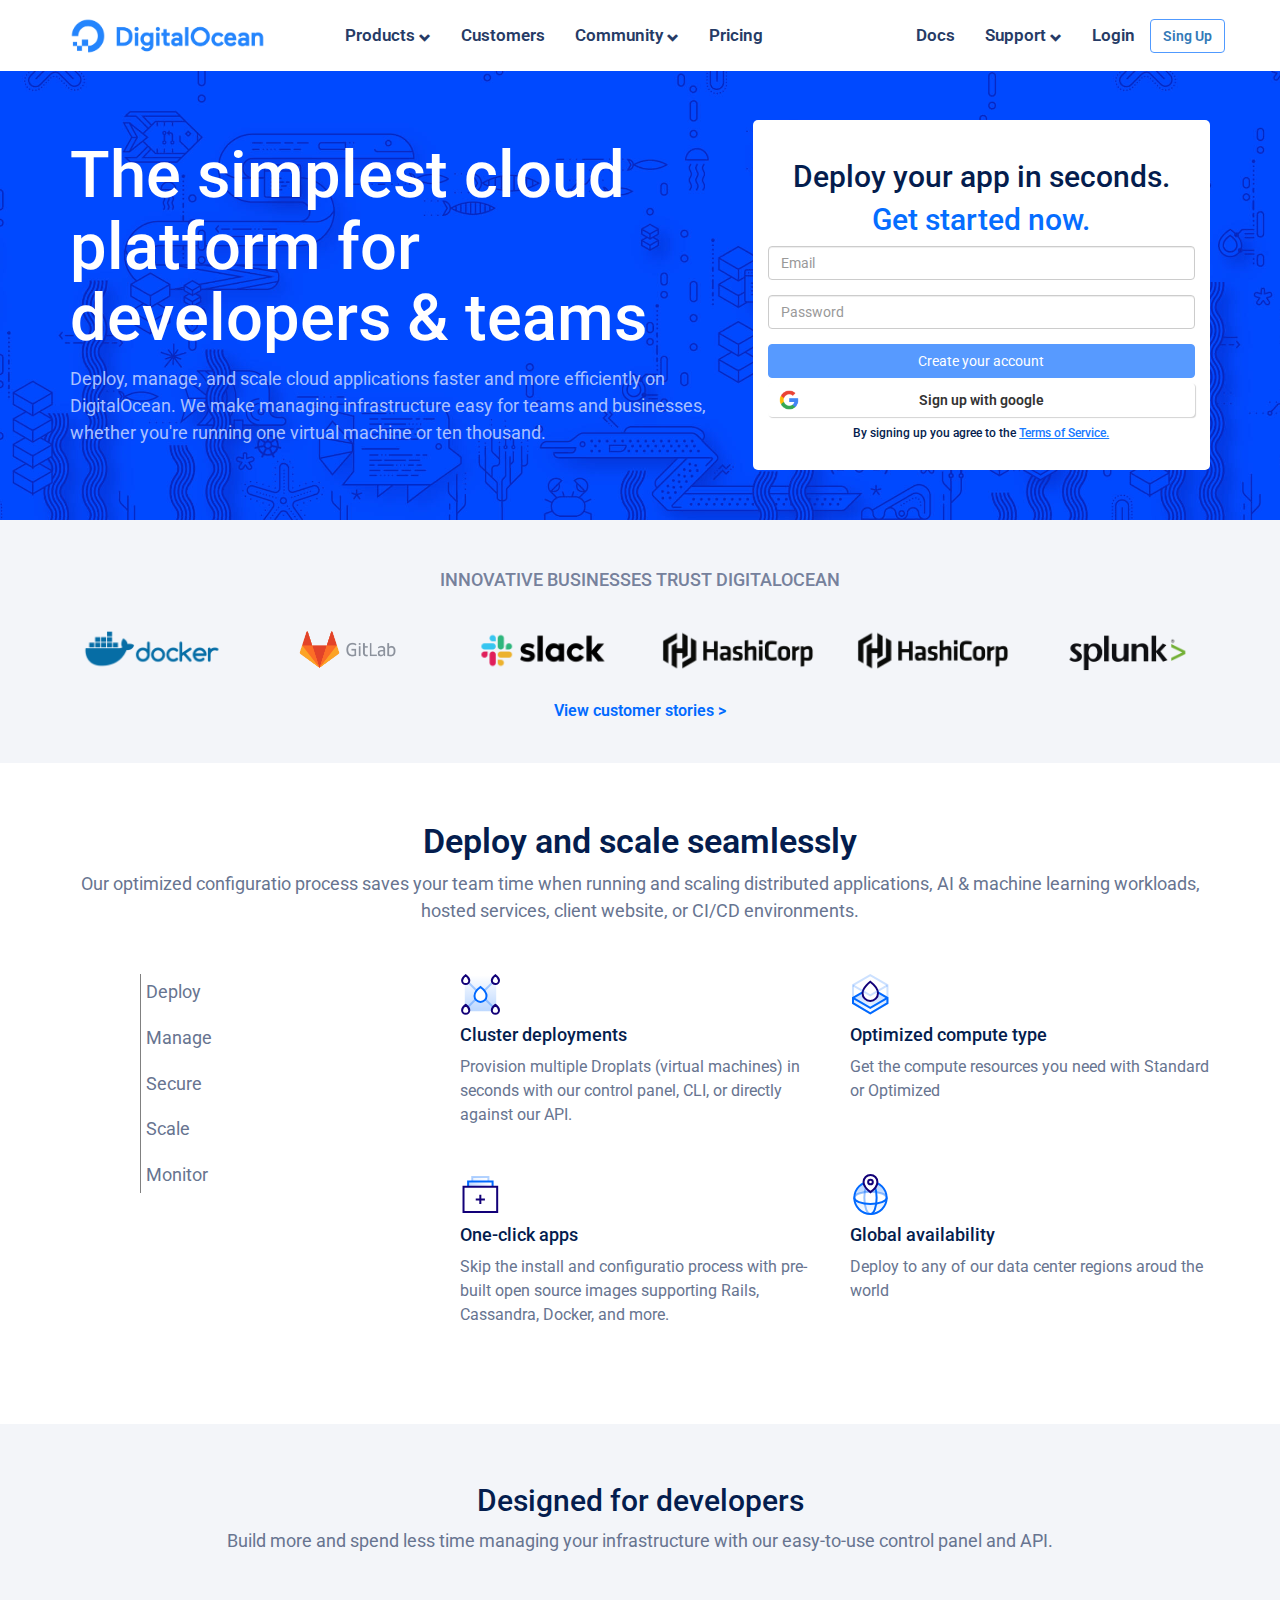
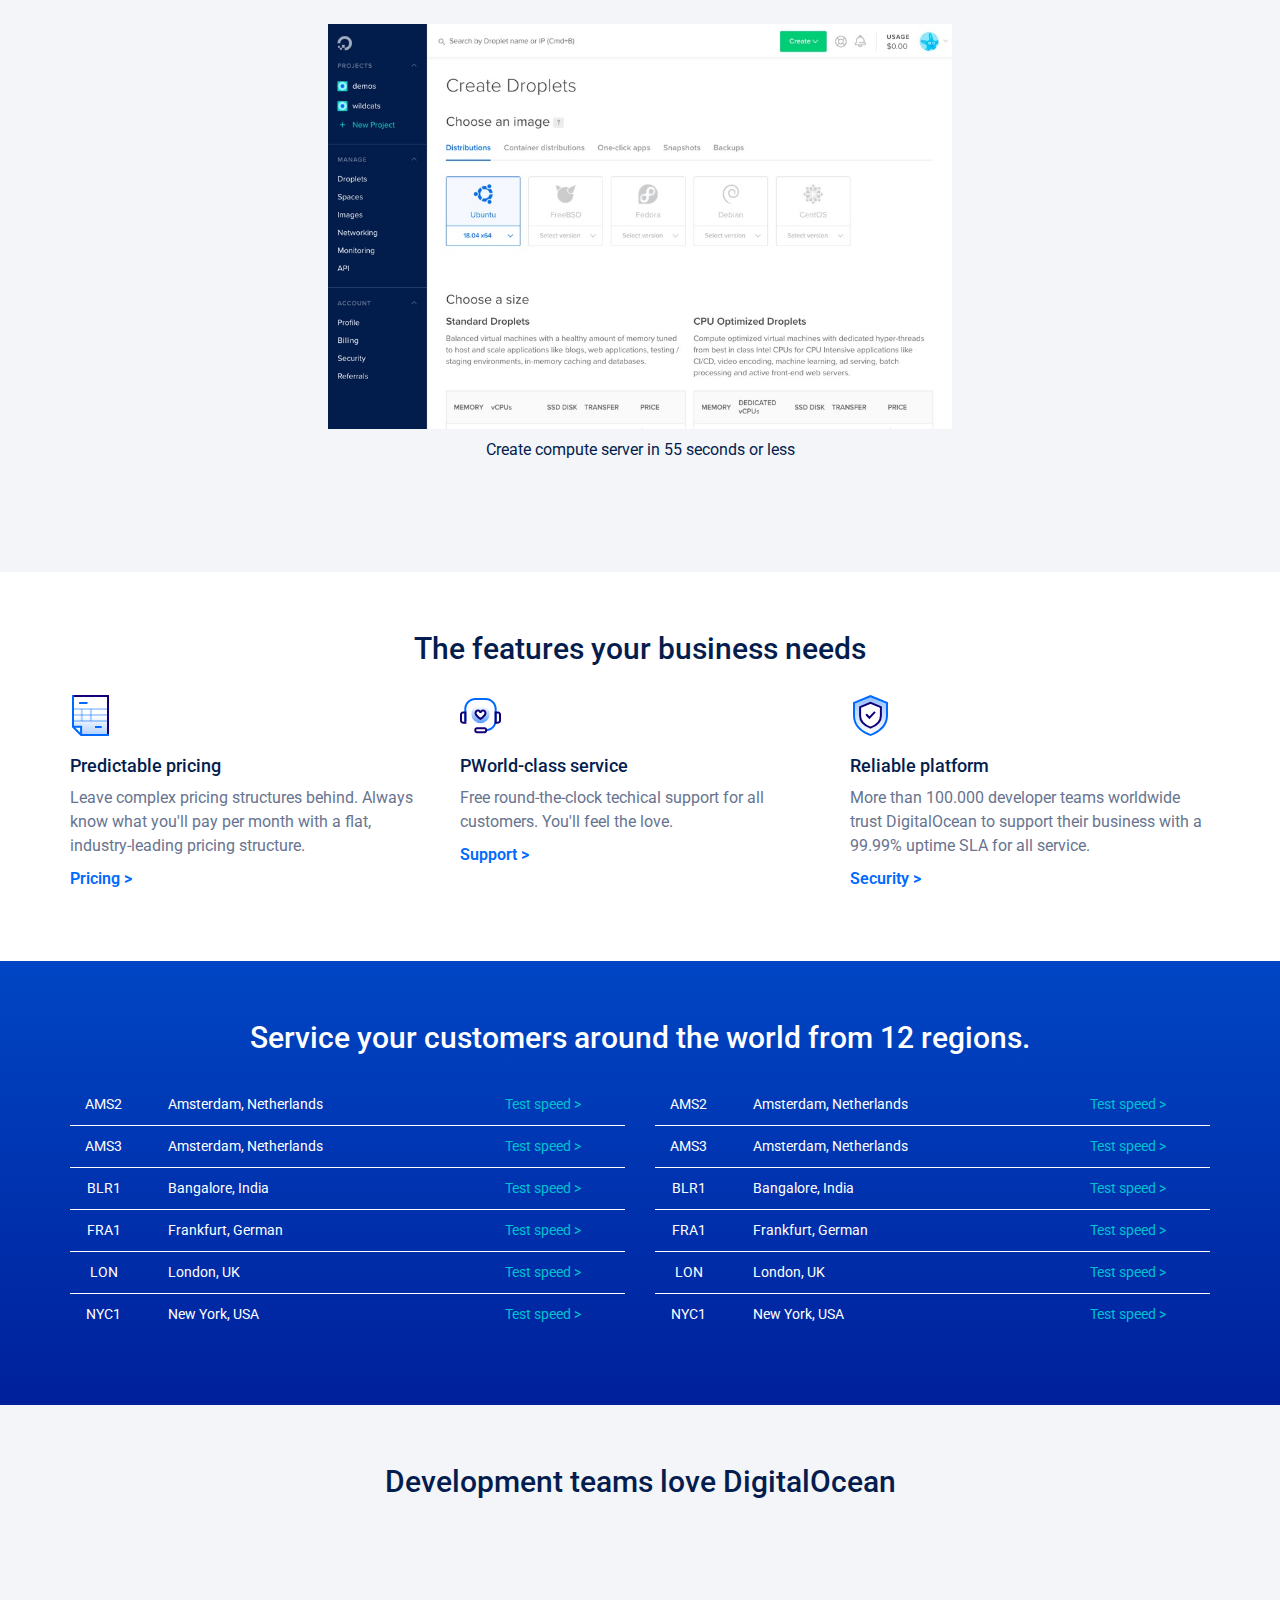
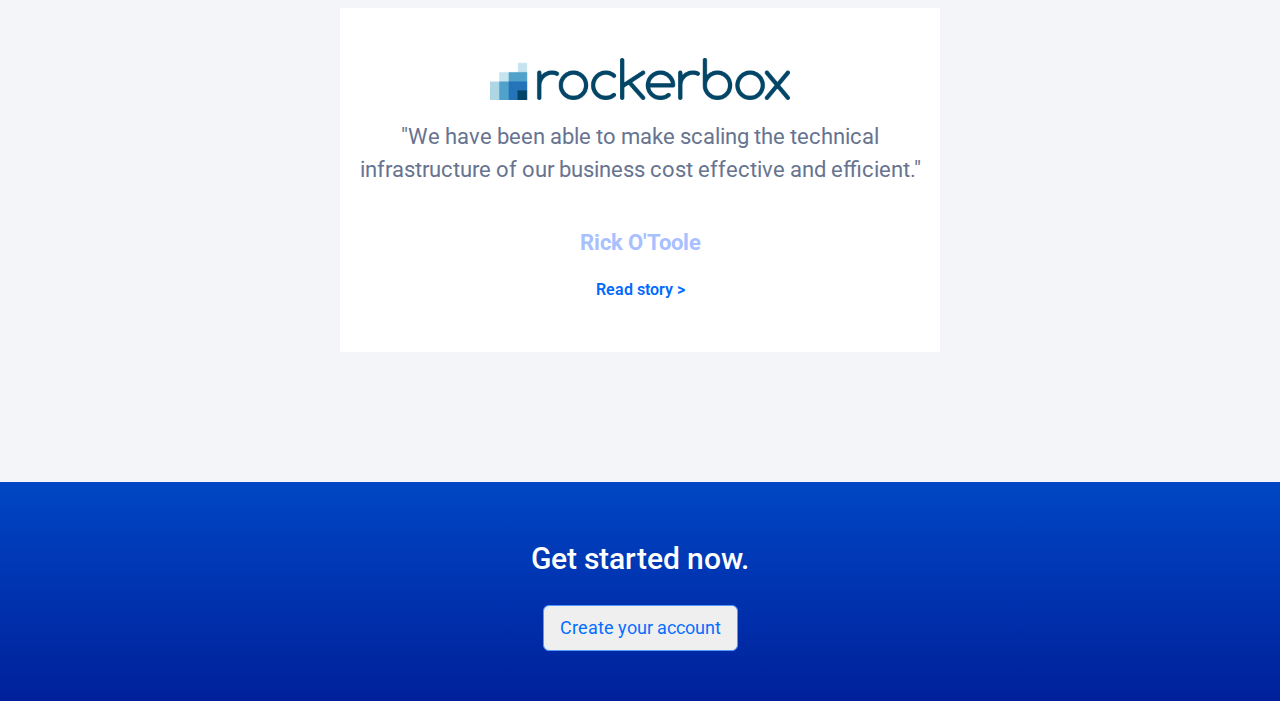
==== commit eb762696: "Inizio footer" ====
--- a/index.html
+++ b/index.html
@@ -468,7 +468,7 @@
             <!-- Sezione development -->
             <section id="development" class="bg_grey">
                 <div class="container">
-                    <h2 class="text-center">Development teams love DigitalOcean</h2>
+                    <h2>Development teams love DigitalOcean</h2>
                     <i class="fas fa-chevron-left hidden-xs c_grey"></i>
                     <div class="slider">
                         <img src="img/rockerbox.png" alt="logo rockerbox">
@@ -491,6 +491,15 @@
                 </div>
             </section>
             <!-- /Sezione development -->
+
+            <!-- Sezione get started -->
+            <section id="get_started">
+                <div class="container">
+                    <h2 class="text-center">Get started now.</h2>
+                    <button type="button" class="btn btn-lg c_light_blue">Create your account</button>
+                </div>
+            </section>
+            <!-- /Sezione get started -->
         </main>
         <!-- /Main -->
 
--- a/css/style.css
+++ b/css/style.css
@@ -292,6 +292,9 @@
 #customers a {
     margin: 10px 0 10px 0;
 }
+#customers a:hover {
+    color: white;
+}
 
 .speed {
     display: inline-block;
@@ -346,6 +349,22 @@
     margin-left: 10px;
     top: 50%;
 }
+
+/* Main - Sezione get started */
+#get_started {
+    min-height: 200px;
+    padding-top: 50px;
+    padding-bottom: 50px;
+    text-align: center;
+    color: white;
+    background-image: linear-gradient(to bottom, #0046c4, #00209b);
+}
+
+#get_started button {
+    margin-top: 20px;
+}
+
+
 
 /* MEDIA */
 @media (min-width: 768px) {
@@ -376,7 +395,7 @@
 
    #customers p {
         font-size: 14px;
-        color: #677490;
+        color: white;
     }
 
     .slider {
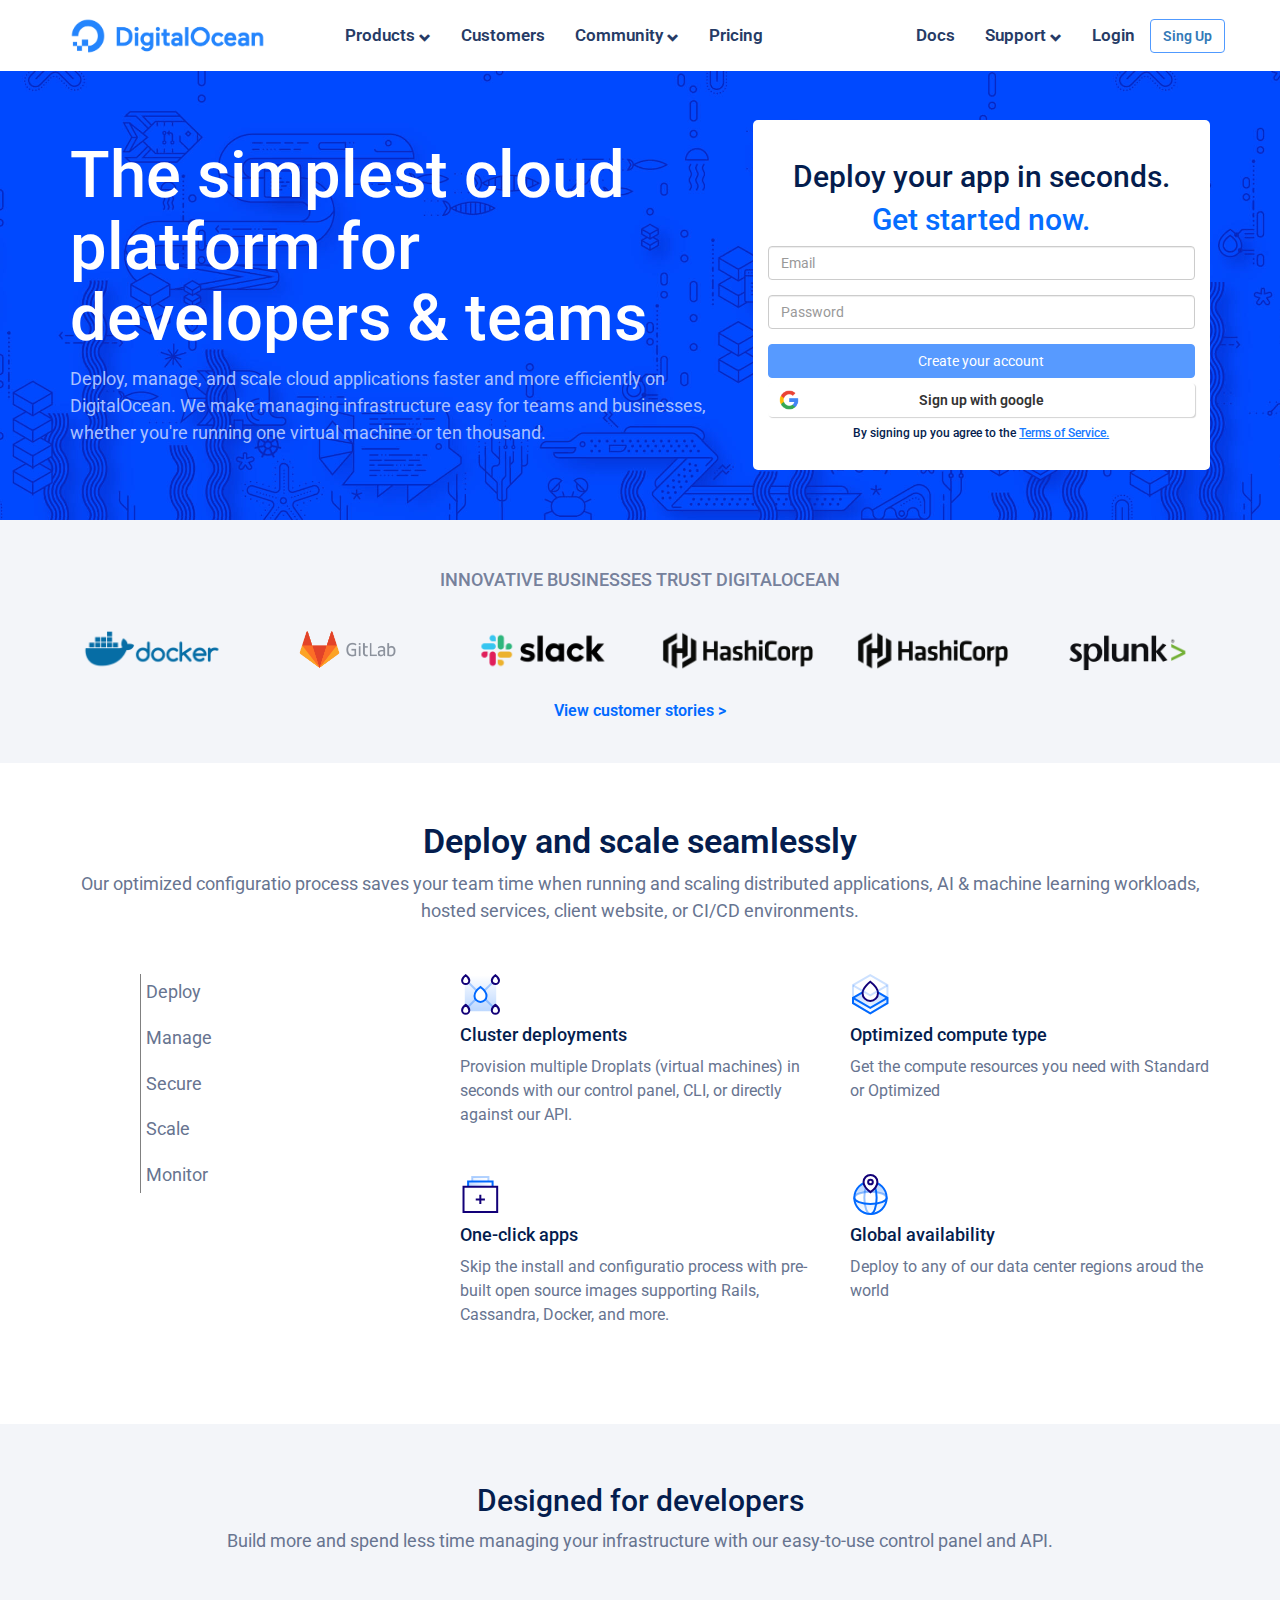
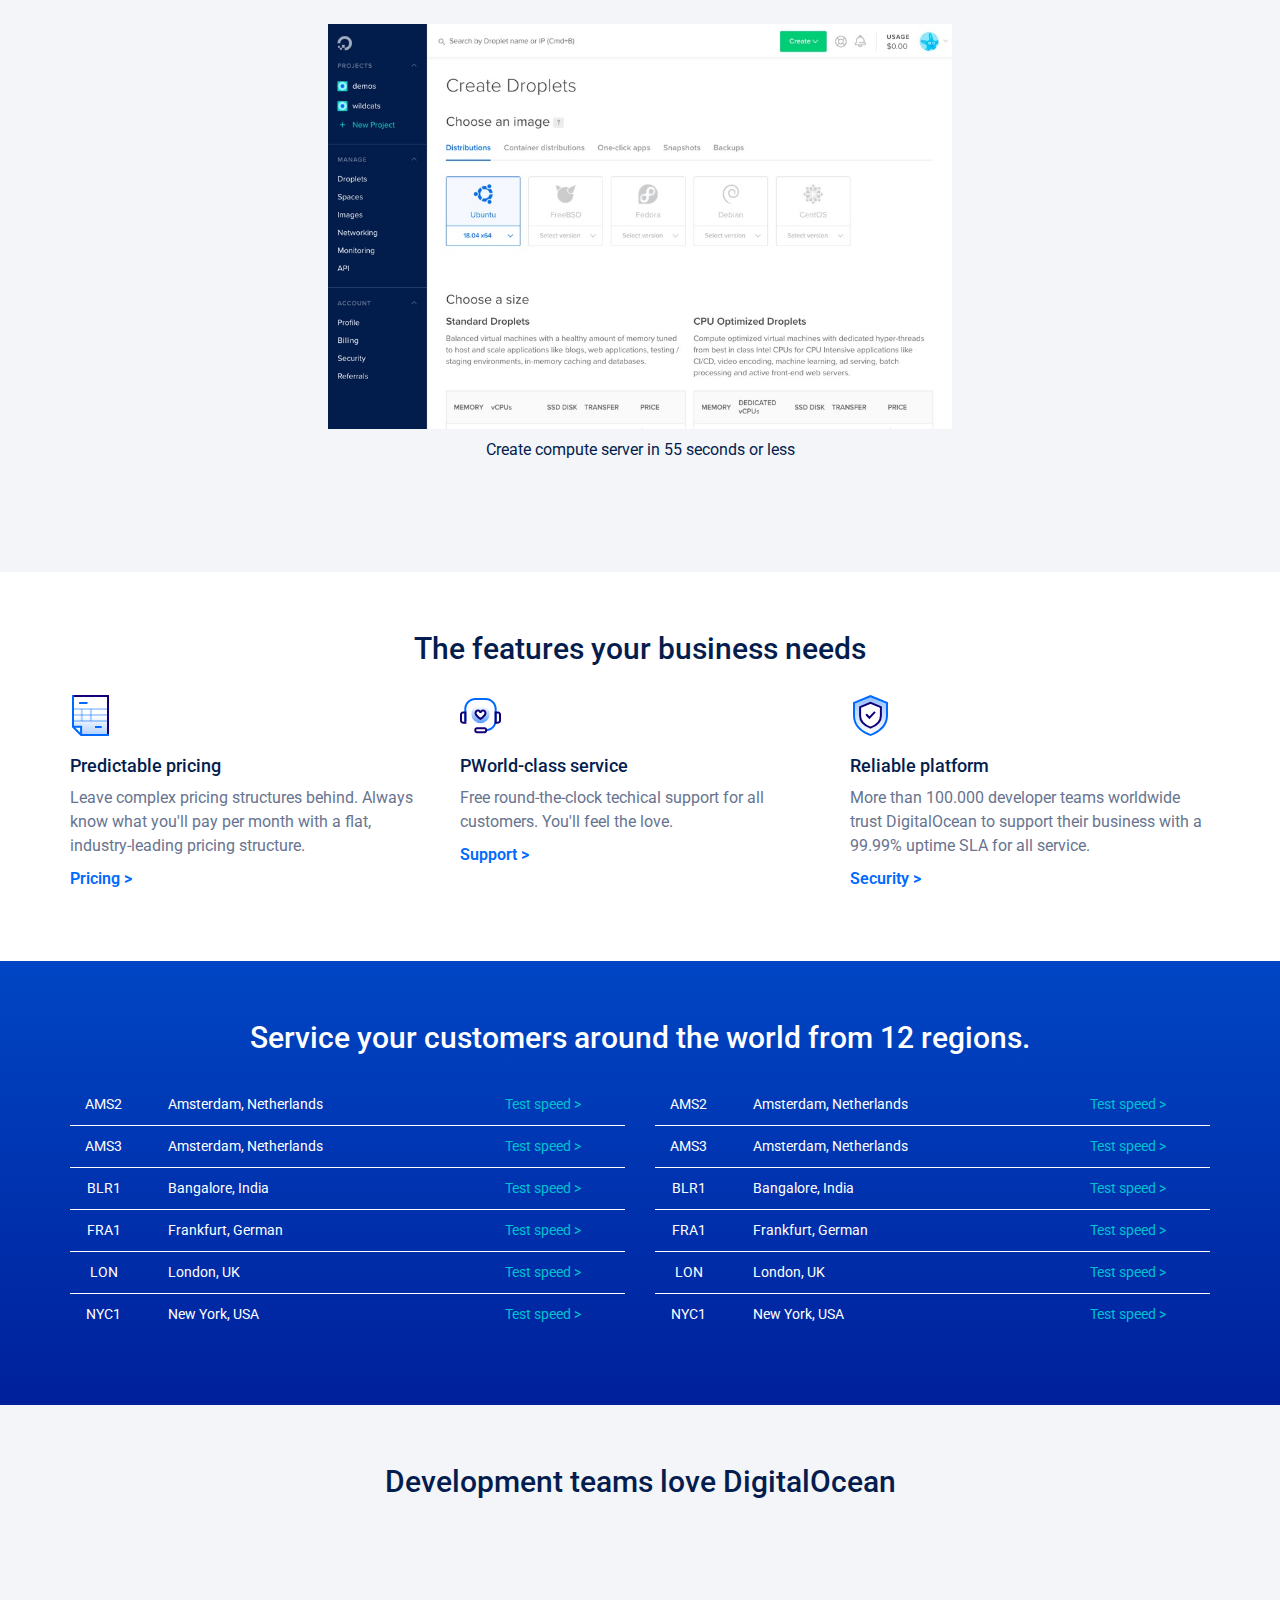
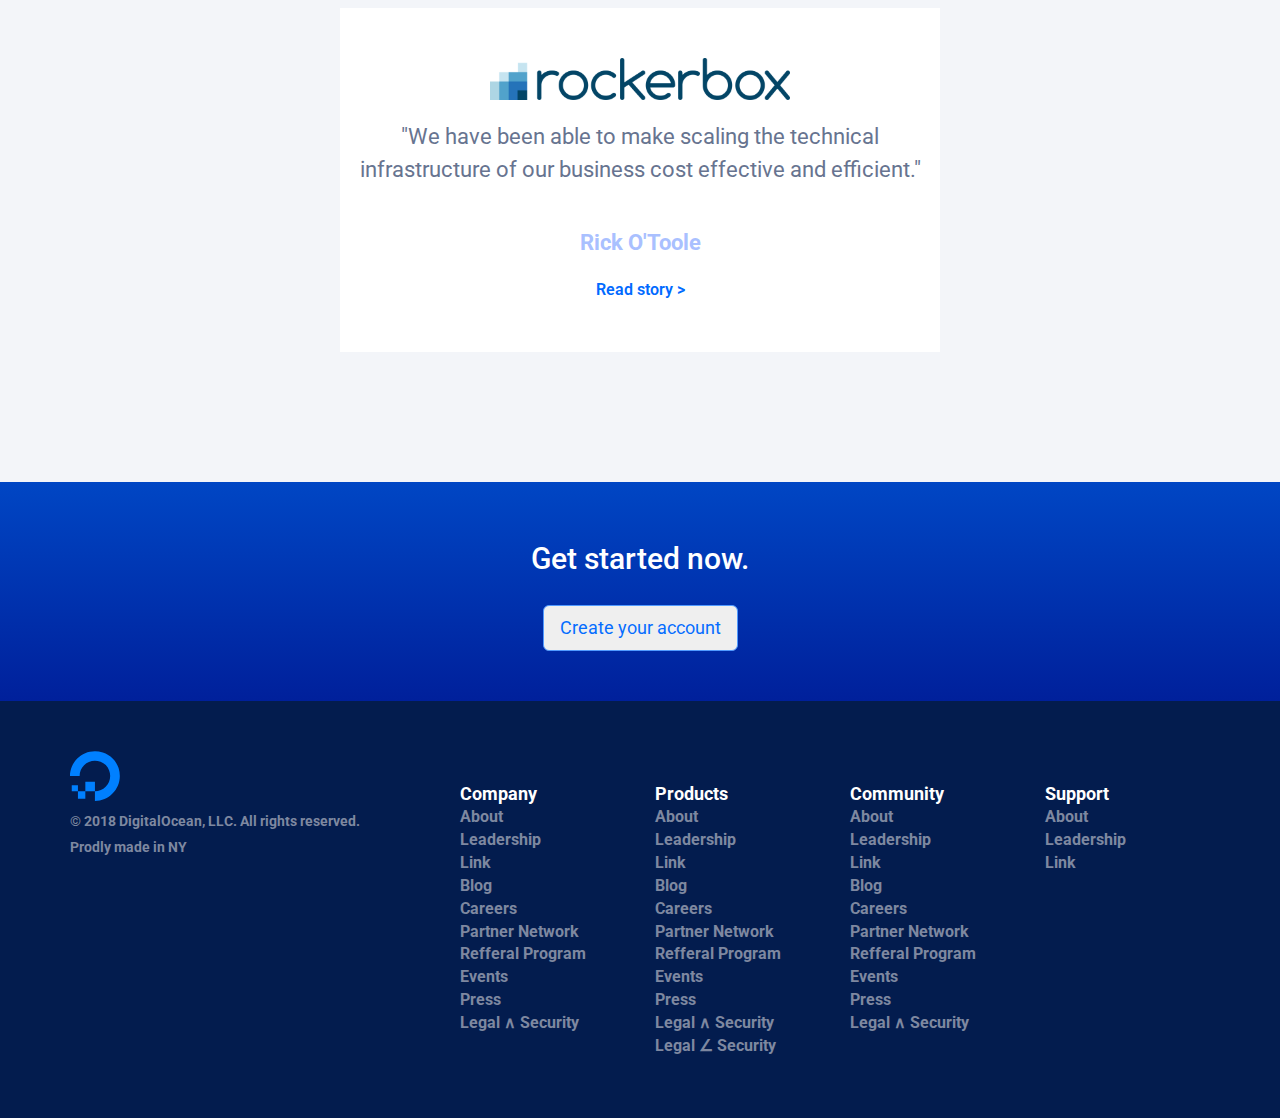
==== commit d11a7b8c: "Fine footer" ====
--- a/index.html
+++ b/index.html
@@ -503,11 +503,185 @@
         </main>
         <!-- /Main -->
 
-
-        
-
-
-
+        <!-- Footer -->
+        <footer>
+            <div class="container">
+                <div class="row">
+                    <div class="col-xs-12 col-sm-12 col-lg-4">
+                        <img src="img/logo-small.svg" alt="Logo digital ocean">
+                        <p>&copy; 2018 DigitalOcean, LLC. All rights reserved.</p>
+                        <span>Prodly made in NY</span>
+                        <ul class="social">
+                            <li>
+                                <a href="#"><i class="fab fa-twitter"></i></a>
+                            </li>
+                            <li>
+                                <a href="#"><i class="fab fa-facebook-square"></i></a>
+                            </li>
+                            <li>
+                                <a href="#"><i class="fab fa-instagram"></i></a>
+                            </li>
+                            <li>
+                                <a href="#"><i class="fab fa-youtube"></i></a>
+                            </li>
+                            <li>
+                                <a href="#"><i class="fab fa-linkedin"></i></a>
+                            </li>
+                        </ul>
+                    </div>
+                    <div class="col-xs-12 col-sm-6 col-lg-2">
+                        <ul class="footer_list">
+                            <li>
+                                <a href="#">Company</a>
+                            </li>
+                            <li>
+                                <a href="#">About</a>
+                            </li>
+                            <li>
+                                <a href="#">Leadership</a>
+                            </li>
+                            <li>
+                                <a href="#">Link</a>
+                            </li>
+                            <li>
+                                <a href="#">Blog</a>
+                            </li>
+                            <li>
+                                <a href="#">Careers</a>
+                            </li>
+                            <li>
+                                <a href="#">Partner Network</a>
+                            </li>
+                            <li>
+                                <a href="#">Refferal Program</a>
+                            </li>
+                            <li>
+                                <a href="#">Events</a>
+                            </li>
+                            <li>
+                                <a href="#">Press</a>
+                            </li>
+                            <li>
+                                <a href="#">Legal &and; Security</a>
+                            </li>
+                        </ul>
+                    </div>
+                    <div class="col-xs-12 col-sm-6 col-lg-2">
+                        <ul class="footer_list">
+                            <li>
+                                <a href="#">Products</a>
+                            </li>
+                            <li>
+                                <a href="#">About</a>
+                            </li>
+                            <li>
+                                <a href="#">Leadership</a>
+                            </li>
+                            <li>
+                                <a href="#">Link</a>
+                            </li>
+                            <li>
+                                <a href="#">Blog</a>
+                            </li>
+                            <li>
+                                <a href="#">Careers</a>
+                            </li>
+                            <li>
+                                <a href="#">Partner Network</a>
+                            </li>
+                            <li>
+                                <a href="#">Refferal Program</a>
+                            </li>
+                            <li>
+                                <a href="#">Events</a>
+                            </li>
+                            <li>
+                                <a href="#">Press</a>
+                            </li>
+                            <li>
+                                <a href="#">Legal &and; Security</a>
+                            </li>
+                            <li>
+                                <a href="#">Legal &angle; Security</a>
+                            </li>
+                        </ul>
+                    </div>
+                    <div class="col-xs-12 col-sm-6 col-lg-2">
+                        <ul class="footer_list">
+                            <li>
+                                <a href="#">Community</a>
+                            </li>
+                            <li>
+                                <a href="#">About</a>
+                            </li>
+                            <li>
+                                <a href="#">Leadership</a>
+                            </li>
+                            <li>
+                                <a href="#">Link</a>
+                            </li>
+                            <li>
+                                <a href="#">Blog</a>
+                            </li>
+                            <li>
+                                <a href="#">Careers</a>
+                            </li>
+                            <li>
+                                <a href="#">Partner Network</a>
+                            </li>
+                            <li>
+                                <a href="#">Refferal Program</a>
+                            </li>
+                            <li>
+                                <a href="#">Events</a>
+                            </li>
+                            <li>
+                                <a href="#">Press</a>
+                            </li>
+                            <li>
+                                <a href="#">Legal &and; Security</a>
+                            </li>
+                        </ul>
+                    </div>
+                    <div class="col-xs-12 col-sm-6 col-lg-2">
+                        <ul class="footer_list">
+                            <li>
+                                <a href="#">Support</a>
+                            </li>
+                            <li>
+                                <a href="#">About</a>
+                            </li>
+                            <li>
+                                <a href="#">Leadership</a>
+                            </li>
+                            <li>
+                                <a href="#">Link</a>
+                            </li>
+                        </ul>
+                    </div>
+                </div>
+            </div>
+        </footer>
+        <!-- /Footer -->
+
+      <!--   <div class="chat">
+            <div class="container">
+                <div class="row">
+                    <div class="col-xs-10">
+                        <div class="chat_img">
+                            <img src="img/shark.png" alt="Squalo">
+                        </div>
+                    </div>
+                    <div class="col-xs-5">
+                        <div class="help">
+                            <p>Can I help answer any questions you have about DigitalOcean?</p>
+                        </div>
+                    </div>
+                </div>
+            </div>
+        </div>
+
+           -->
 
         <!-- jQuery (necessary for Bootstrap's JavaScript plugins) -->
         <script src="https://ajax.googleapis.com/ajax/libs/jquery/1.12.4/jquery.min.js"></script>
--- a/css/style.css
+++ b/css/style.css
@@ -1,3 +1,439 @@
+/* common */
+body {
+    padding-top: 70px;
+    font-family: 'Roboto', sans-serif;
+    color: #041d4e;
+}
+
+.ms_link {
+    font-size: 16px;
+    font-weight: 600;
+    color: #006aff;
+}
+.ms_link:hover {
+    text-decoration: underline;
+    cursor: pointer;
+}
+
+/* Fonts */
+h2 {
+    margin-top: 10px;
+}
+
+.md_text {
+    font-size: 18px;
+    line-height: 1.5em;
+    color: #a9c0ff;
+}
+.sm_text {
+    font-size: 16px;
+}
+
+/* Color */
+.c_white {
+    color: white;
+}
+.c_light_blue {
+    color: #056dff;
+}
+.c_grey {
+    color: #677490;
+}
+
+.bg_grey {
+    background-color: #f3f5f9;
+}
+
+/* /common */
+
+/* Header - Navbar */
+.ms_navbar {
+    background-color: white;
+}
+
+.ms_navbar .navbar-brand {
+    height: 70px;
+    line-height: 40px;
+}
+
+.ms_navbar .navbar-brand > img {
+    height: 90%;
+    margin-right: 50px;
+    display: inline-block;
+}
+
+.ms_navbar img {
+    vertical-align: middle;
+}
+
+.ms_navbar .navbar-nav > li {
+    height: 70px;
+    line-height: 70px;
+}
+
+.ms_navbar .navbar-nav>li>a:not(.btn) {
+    line-height: 40px;
+    font-size: 17px;
+    font-weight: 600;
+    color: #263b66;
+}
+
+.ms_navbar .navbar-toggle {
+    margin-top: 18px;
+    margin-bottom: 1px;
+}
+
+.ms_navbar .navbar-toggle .icon-bar {
+    background-color: #3b8bff;   
+}
+
+.ms_navbar span {
+    font-size: 12px;
+    vertical-align: middle;
+}
+
+.ms_navbar .nav>li>a:focus,
+.ms_navbar .nav>li>a:hover {
+    background-color: white;
+}
+
+.ms_navbar .navbar-nav>li>a.btn_nav {
+    display: inline-block;
+    padding: 6px 12px;
+    font-weight: 600;
+}
+
+.btn {
+    border: 1px solid #509aff;
+}
+.ms_navbar .navbar-nav > li > a.btn_nav:hover {
+    background-color: #509aff;
+    color: white;
+}
+
+/* Jumbotron - Navbar */
+#jumbotron {
+    padding-top: 50px;
+    padding-bottom: 50px;
+    background-image: url("../img/bg-banner-home.jpg");
+    background-size: cover;
+    background-position: center;
+}
+
+.ms_form {
+    padding: 30px 15px 20px;
+    text-align: center;
+    background-color: white;
+    border-radius: 5px;
+}
+
+.ms_btn {
+    background-color: #579aff;
+    border: 1px solid #579aff;
+}
+
+.ms_btn_withe {
+    font-weight: 600;
+    background-color: white;
+    border: 1px solid white;
+    box-shadow: 1px 1px 1px lightgray;
+    background-image: url("../img/google-icon.png");
+    background-size: 20px;
+    background-repeat: no-repeat;
+    background-position: 10px center;
+}
+
+.service {
+    color: #187aff;
+    text-decoration: underline;
+    cursor: pointer;
+}
+
+/* Main - Sezione loghi */
+#ms_section_loghi {
+    padding-top: 40px;
+    padding-bottom: 40px;
+    text-align: center; 
+}
+
+#ms_section_loghi > h4 {
+    color: #76819c;   
+}
+
+.ms_item_loghi {
+    height: 100px;
+    position: relative;
+}
+
+.ms_item_loghi > img {
+    max-width: 100%;
+    position: absolute;
+    top:50%;
+    left: 50%;
+    transform: translate(-50%, -50%);
+}
+
+/* Main - Sezione deploy and scale */
+#deploy_scale {
+    padding-top: 50px;
+    padding-bottom: 50px;
+}
+
+.wrapper_text {
+    margin-bottom: 50px;
+}
+
+.ms_list {
+    padding: 5px;
+    margin-bottom: 20px;
+    list-style: none;
+    border-left: 1px solid grey;
+}
+
+.ms_list > li {
+    margin: 20px 0;
+}
+.ms_list > li:first-child {
+    margin-top: 0;
+}
+.ms_list > li:last-child {
+    margin-bottom: 0;
+}
+.ms_list > li > a {
+    font-size: 18px;
+    text-decoration: none;
+    color: #677490;
+}
+.ms_list > li:hover a {
+    color: #041d4e;
+}
+
+/* Main - Sezione designed */
+#designed {
+    padding-top: 50px;
+    padding-bottom: 50px;
+    text-align: center;
+}
+
+figure {
+    margin: 100px 0;
+    min-height: 100px;
+    display: inline-block;
+}
+
+figure > img {
+    max-width: 60%;
+}
+
+figcaption {
+    margin-top: 10px;
+    font-size: 16px;
+}
+
+.wrapper_circle {
+    list-style: none;
+    padding: 0;
+}
+.wrapper_circle > li {
+    display: inline-block;
+}
+
+.wrapper_circle > li i {
+    color: #187aff;
+}
+.wrapper_circle > li:hover i {
+    background-color: #187aff;
+    border-radius: 50%;
+} 
+
+figure > i {
+    margin: 0 10px;
+    font-size: 35px;
+}
+
+/* Main - Sezione features */
+#features {
+    padding-top: 50px;
+    padding-bottom: 50px;
+}
+
+#features h2,
+#customers h2 {
+    margin-bottom: 30px;
+}
+
+.ms_space {
+    margin-bottom: 20px;
+}
+
+#features img {
+    margin-bottom: 10px;
+}
+
+/* Main - Sezione service customers */
+#customers {
+    padding-top: 50px;
+    padding-bottom: 50px;
+    text-align: center;
+    color: white;
+    background-image: linear-gradient(to bottom, #0046c4, #00209b);
+}
+
+#customers p {
+    margin: 10px 0 10px 0;
+}
+#customers a {
+    margin: 10px 0 10px 0;
+}
+#customers a:hover {
+    color: white;
+}
+
+.speed {
+    display: inline-block;
+    color: #00c1ce;
+}
+
+.ms_table {
+    border-bottom: 1px solid white;
+}
+
+/* Main - Sezione development */
+#development {
+    padding-top: 50px;
+    padding-bottom: 50px;
+    text-align: center;
+    position: relative;
+}
+
+.slider {
+    margin: 100px 0 50px 0;
+    padding: 50px 0;
+    width: 300px;
+    display: inline-block;
+    background-color: white;
+}
+
+.slider > img {
+    width: 300px;
+}
+
+#development p {
+    font-size: 22px;
+    padding: 20px 0 10px 0;
+}
+
+#development .fa-chevron-left,
+#development .fa-chevron-right {
+    font-size: 35px;
+    position: absolute;
+}
+
+#development .fa-chevron-left {
+    text-align: left;
+    display: inline-block;
+    position: absolute;
+    margin-right: 30px;
+    left: 25%;
+    top: 50%;
+}
+
+#development .fa-chevron-right {
+    margin-left: 10px;
+    top: 50%;
+}
+
+/* Main - Sezione get started */
+#get_started {
+    min-height: 200px;
+    padding-top: 50px;
+    padding-bottom: 50px;
+    text-align: center;
+    color: white;
+    background-image: linear-gradient(to bottom, #0046c4, #00209b);
+}
+
+#get_started button {
+    margin-top: 20px;
+}
+
+/* Footer */
+footer {
+    background-color: #031c4e;
+    padding-top: 50px;
+    padding-bottom: 50px;
+    font-weight: bold;
+    color: #7e88a0;
+}
+
+footer a {
+    color: #7e88a0;
+}
+
+footer img {
+    margin-bottom: 10px;
+}
+
+footer p {
+    margin: 0 0 5px 0;
+}
+
+.social,
+.footer_list {
+    list-style: none;
+    padding: 0;
+}
+.social > li {
+    display: inline-block;
+}
+
+.social > li i {
+    color: #7e88a0;
+    font-size: 25px;
+    margin: 5px;
+}
+.social > li:hover i {
+    color: #187aff;
+} 
+
+.footer_list > li:first-child a{
+    color: white;
+    font-size: 18px;
+}
+
+.footer_list  a{
+    margin-bottom: 10px;
+    font-size: 16px;
+}
+
+/* Bottone fisso in basso */
+/* .chat {
+    position: fixed;
+    bottom: 0;
+    left: 0;
+}
+
+.chat_img {
+    width: 80px;
+    background-color: white;
+    overflow: hidden;
+    
+}
+
+.chat_img > img {
+    max-width: 100%;
+    background-color:  #187aff;
+    border-radius: 5px;
+}
+
+.help {
+    width: 300px;
+    height: 50px;
+    background-color: white;
+}
+ */
+
+
 /* Debug */
 /* [class*="col-"] {
     background-color: tomato;
@@ -5,366 +441,6 @@
     border: 1px solid black;
 } 
  */
-/* common */
-body {
-    padding-top: 70px;
-    font-family: 'Roboto', sans-serif;
-    color: #041d4e;
-}
-
-.ms_link {
-    font-size: 16px;
-    font-weight: 600;
-    color: #006aff;
-}
-.ms_link:hover {
-    text-decoration: underline;
-    cursor: pointer;
-}
-
-/* Fonts */
-h2 {
-    margin-top: 10px;
-}
-
-.md_text {
-    font-size: 18px;
-    line-height: 1.5em;
-    color: #a9c0ff;
-}
-.sm_text {
-    font-size: 16px;
-}
-
-/* Color */
-.c_white {
-    color: white;
-}
-.c_light_blue {
-    color: #056dff;
-}
-.c_grey {
-    color: #677490;
-}
-
-.bg_grey {
-    background-color: #f3f5f9;
-}
-
-/* /common */
-
-/* Header - Navbar */
-.ms_navbar {
-    background-color: white;
-}
-
-.ms_navbar .navbar-brand {
-    height: 70px;
-    line-height: 40px;
-}
-
-.ms_navbar .navbar-brand > img {
-    height: 90%;
-    margin-right: 50px;
-    display: inline-block;
-}
-
-.ms_navbar img {
-    vertical-align: middle;
-}
-
-.ms_navbar .navbar-nav > li {
-    height: 70px;
-    line-height: 70px;
-}
-
-.ms_navbar .navbar-nav>li>a:not(.btn) {
-    line-height: 40px;
-    font-size: 17px;
-    font-weight: 600;
-    color: #263b66;
-}
-
-.ms_navbar .navbar-toggle {
-    margin-top: 18px;
-    margin-bottom: 1px;
-}
-
-.ms_navbar .navbar-toggle .icon-bar {
-    background-color: #3b8bff;   
-}
-
-.ms_navbar span {
-    font-size: 12px;
-    vertical-align: middle;
-}
-
-.ms_navbar .nav>li>a:focus,
-.ms_navbar .nav>li>a:hover {
-    background-color: white;
-}
-
-.ms_navbar .navbar-nav>li>a.btn_nav {
-    display: inline-block;
-    padding: 6px 12px;
-    font-weight: 600;
-}
-
-.btn {
-    border: 1px solid #509aff;
-}
-.ms_navbar .navbar-nav > li > a.btn_nav:hover {
-    background-color: #509aff;
-    color: white;
-}
-
-/* Jumbotron - Navbar */
-#jumbotron {
-    padding-top: 50px;
-    padding-bottom: 50px;
-    background-image: url("../img/bg-banner-home.jpg");
-    background-size: cover;
-    background-position: center;
-}
-
-.ms_form {
-    padding: 30px 15px 20px;
-    text-align: center;
-    background-color: white;
-    border-radius: 5px;
-}
-
-.ms_btn {
-    background-color: #579aff;
-    border: 1px solid #579aff;
-}
-
-.ms_btn_withe {
-    font-weight: 600;
-    background-color: white;
-    border: 1px solid white;
-    box-shadow: 1px 1px 1px lightgray;
-    background-image: url("../img/google-icon.png");
-    background-size: 20px;
-    background-repeat: no-repeat;
-    background-position: 10px center;
-}
-
-.service {
-    color: #187aff;
-    text-decoration: underline;
-    cursor: pointer;
-}
-
-/* Main - Sezione loghi */
-#ms_section_loghi {
-    padding-top: 40px;
-    padding-bottom: 40px;
-    text-align: center; 
-}
-
-#ms_section_loghi > h4 {
-    color: #76819c;   
-}
-
-.ms_item_loghi {
-    height: 100px;
-    position: relative;
-}
-
-.ms_item_loghi > img {
-    max-width: 100%;
-    position: absolute;
-    top:50%;
-    left: 50%;
-    transform: translate(-50%, -50%);
-}
-
-/* Main - Sezione deploy and scale */
-#deploy_scale {
-    padding-top: 50px;
-    padding-bottom: 50px;
-}
-
-.wrapper_text {
-    margin-bottom: 50px;
-}
-
-.ms_list {
-    padding: 5px;
-    margin-bottom: 20px;
-    list-style: none;
-    border-left: 1px solid grey;
-}
-
-.ms_list > li {
-    margin: 20px 0;
-}
-.ms_list > li:first-child {
-    margin-top: 0;
-}
-.ms_list > li:last-child {
-    margin-bottom: 0;
-}
-.ms_list > li > a {
-    font-size: 18px;
-    text-decoration: none;
-    color: #677490;
-}
-.ms_list > li:hover a {
-    color: #041d4e;
-}
-
-/* Main - Sezione designed */
-#designed {
-    padding-top: 50px;
-    padding-bottom: 50px;
-    text-align: center;
-}
-
-figure {
-    margin: 100px 0;
-    min-height: 100px;
-    display: inline-block;
-}
-
-figure > img {
-    max-width: 60%;
-}
-
-figcaption {
-    margin-top: 10px;
-    font-size: 16px;
-}
-
-.wrapper_circle {
-    list-style: none;
-    padding: 0;
-}
-.wrapper_circle > li {
-    display: inline-block;
-}
-
-.wrapper_circle > li i {
-    color: #187aff;
-}
-.wrapper_circle > li:hover i {
-    background-color: #187aff;
-    border-radius: 50%;
-} 
-
-figure > i {
-    margin: 0 10px;
-    font-size: 35px;
-}
-
-/* Main - Sezione features */
-#features {
-    padding-top: 50px;
-    padding-bottom: 50px;
-}
-
-#features h2,
-#customers h2 {
-    margin-bottom: 30px;
-}
-
-.ms_space {
-    margin-bottom: 20px;
-}
-
-#features img {
-    margin-bottom: 10px;
-}
-
-/* Main - Sezione service customers */
-#customers {
-    padding-top: 50px;
-    padding-bottom: 50px;
-    text-align: center;
-    color: white;
-    background-image: linear-gradient(to bottom, #0046c4, #00209b);
-}
-
-#customers p {
-    margin: 10px 0 10px 0;
-}
-#customers a {
-    margin: 10px 0 10px 0;
-}
-#customers a:hover {
-    color: white;
-}
-
-.speed {
-    display: inline-block;
-    color: #00c1ce;
-}
-
-.ms_table {
-    border-bottom: 1px solid white;
-}
-
-/* Main - Sezione development */
-#development {
-    padding-top: 50px;
-    padding-bottom: 50px;
-    text-align: center;
-    position: relative;
-}
-
-.slider {
-    margin: 100px 0 50px 0;
-    padding: 50px 0;
-    width: 300px;
-    display: inline-block;
-    background-color: white;
-}
-
-.slider > img {
-    width: 300px;
-}
-
-#development p {
-    font-size: 22px;
-    padding: 20px 0 10px 0;
-}
-
-#development .fa-chevron-left,
-#development .fa-chevron-right {
-    font-size: 35px;
-    position: absolute;
-}
-
-#development .fa-chevron-left {
-    text-align: left;
-    display: inline-block;
-    position: absolute;
-    margin-right: 30px;
-    left: 25%;
-    top: 50%;
-}
-
-#development .fa-chevron-right {
-    margin-left: 10px;
-    top: 50%;
-}
-
-/* Main - Sezione get started */
-#get_started {
-    min-height: 200px;
-    padding-top: 50px;
-    padding-bottom: 50px;
-    text-align: center;
-    color: white;
-    background-image: linear-gradient(to bottom, #0046c4, #00209b);
-}
-
-#get_started button {
-    margin-top: 20px;
-}
-
-
 
 /* MEDIA */
 @media (min-width: 768px) {
@@ -401,6 +477,12 @@
     .slider {
         width: 400px;
     }
+
+    /* footer */
+    footer p {
+        font-size: 14px;
+        color: #7e88a0;
+    }
 }
 
 /* Per gestire l'humburger icon */
@@ -415,7 +497,7 @@
         border-top: 1px solid transparent;
         box-shadow: inset 0 1px 0 rgba(255,255,255,0.1);
     }
-    .navbar-collapse.collapse {
+    .navbar-collapse.collapse:not(.in) {
         display: none!important;
     }
     .navbar-nav {
@@ -487,5 +569,10 @@
     .slider {
         width: 600px;
     }
+
+    /* Footer */
+    footer .row > [class*="col-"]:not(:first-child)  {
+        margin-top: 30px;
+    }
     
 }
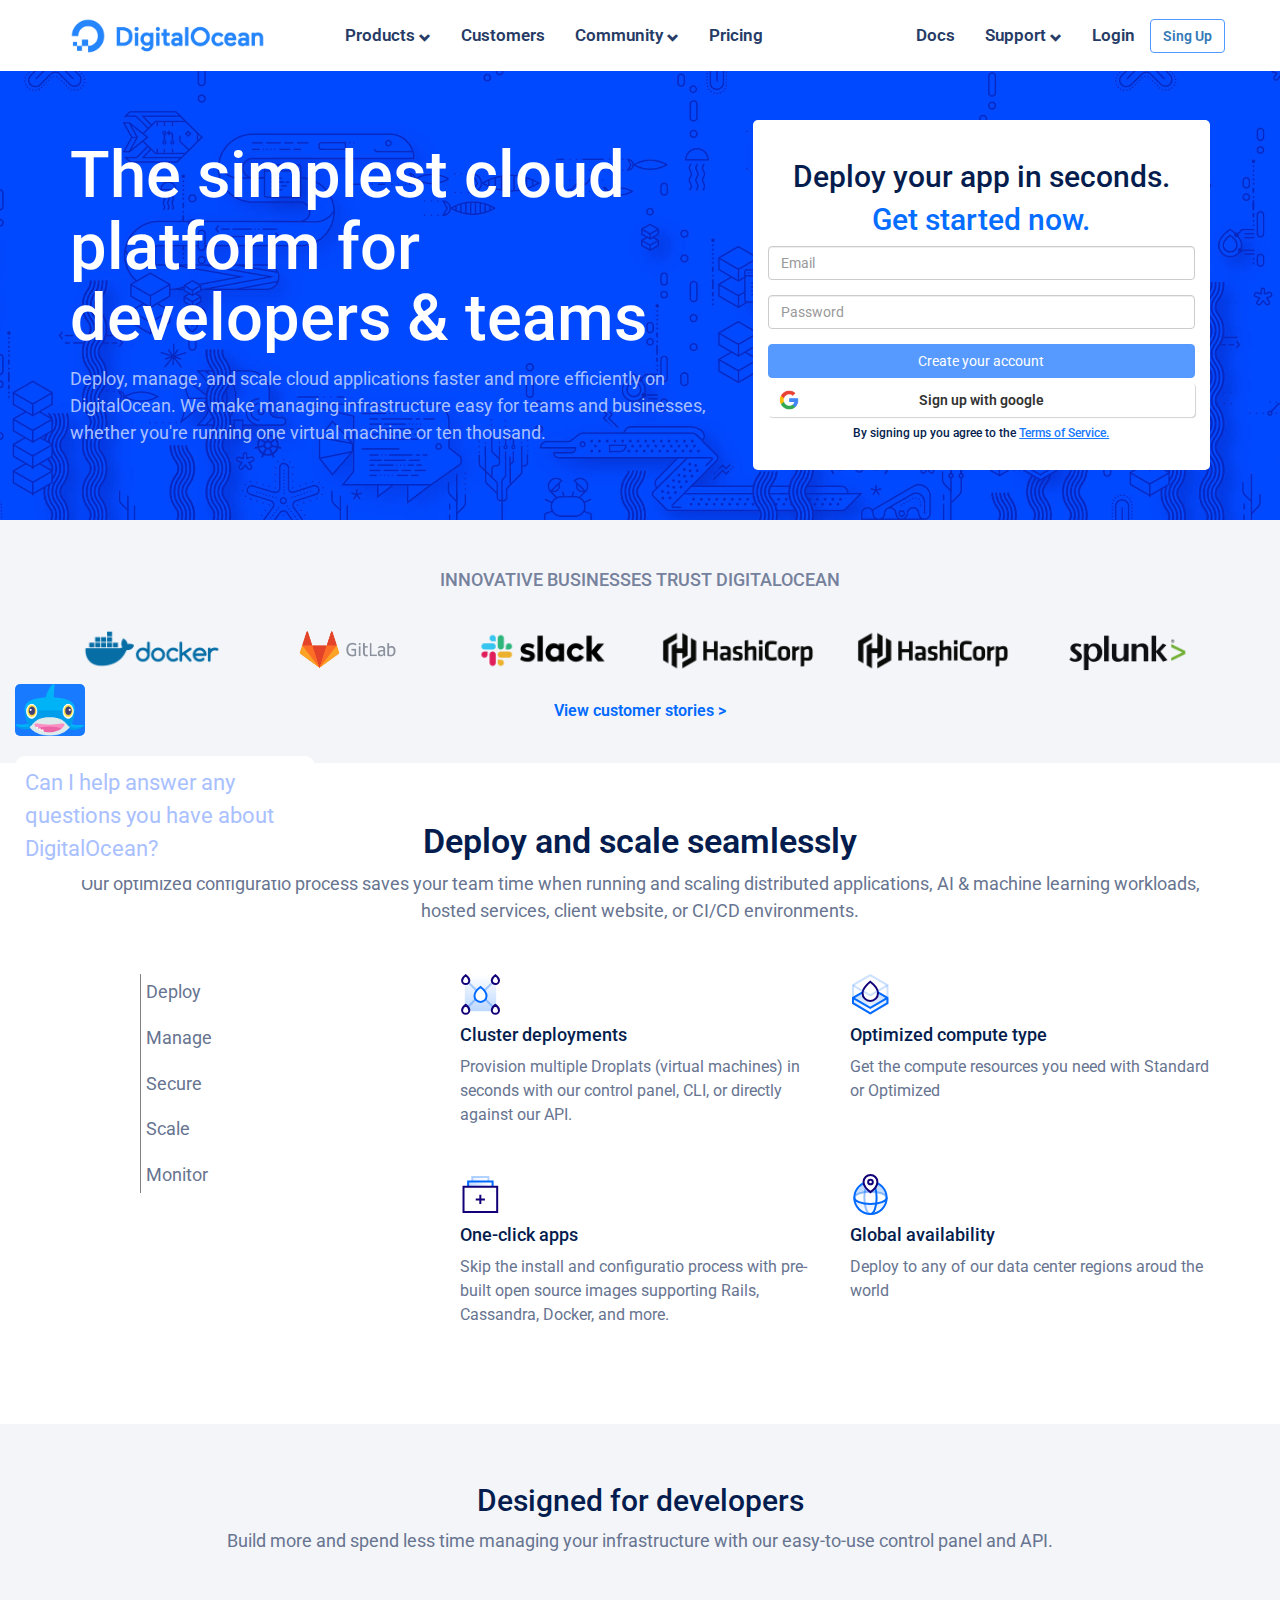
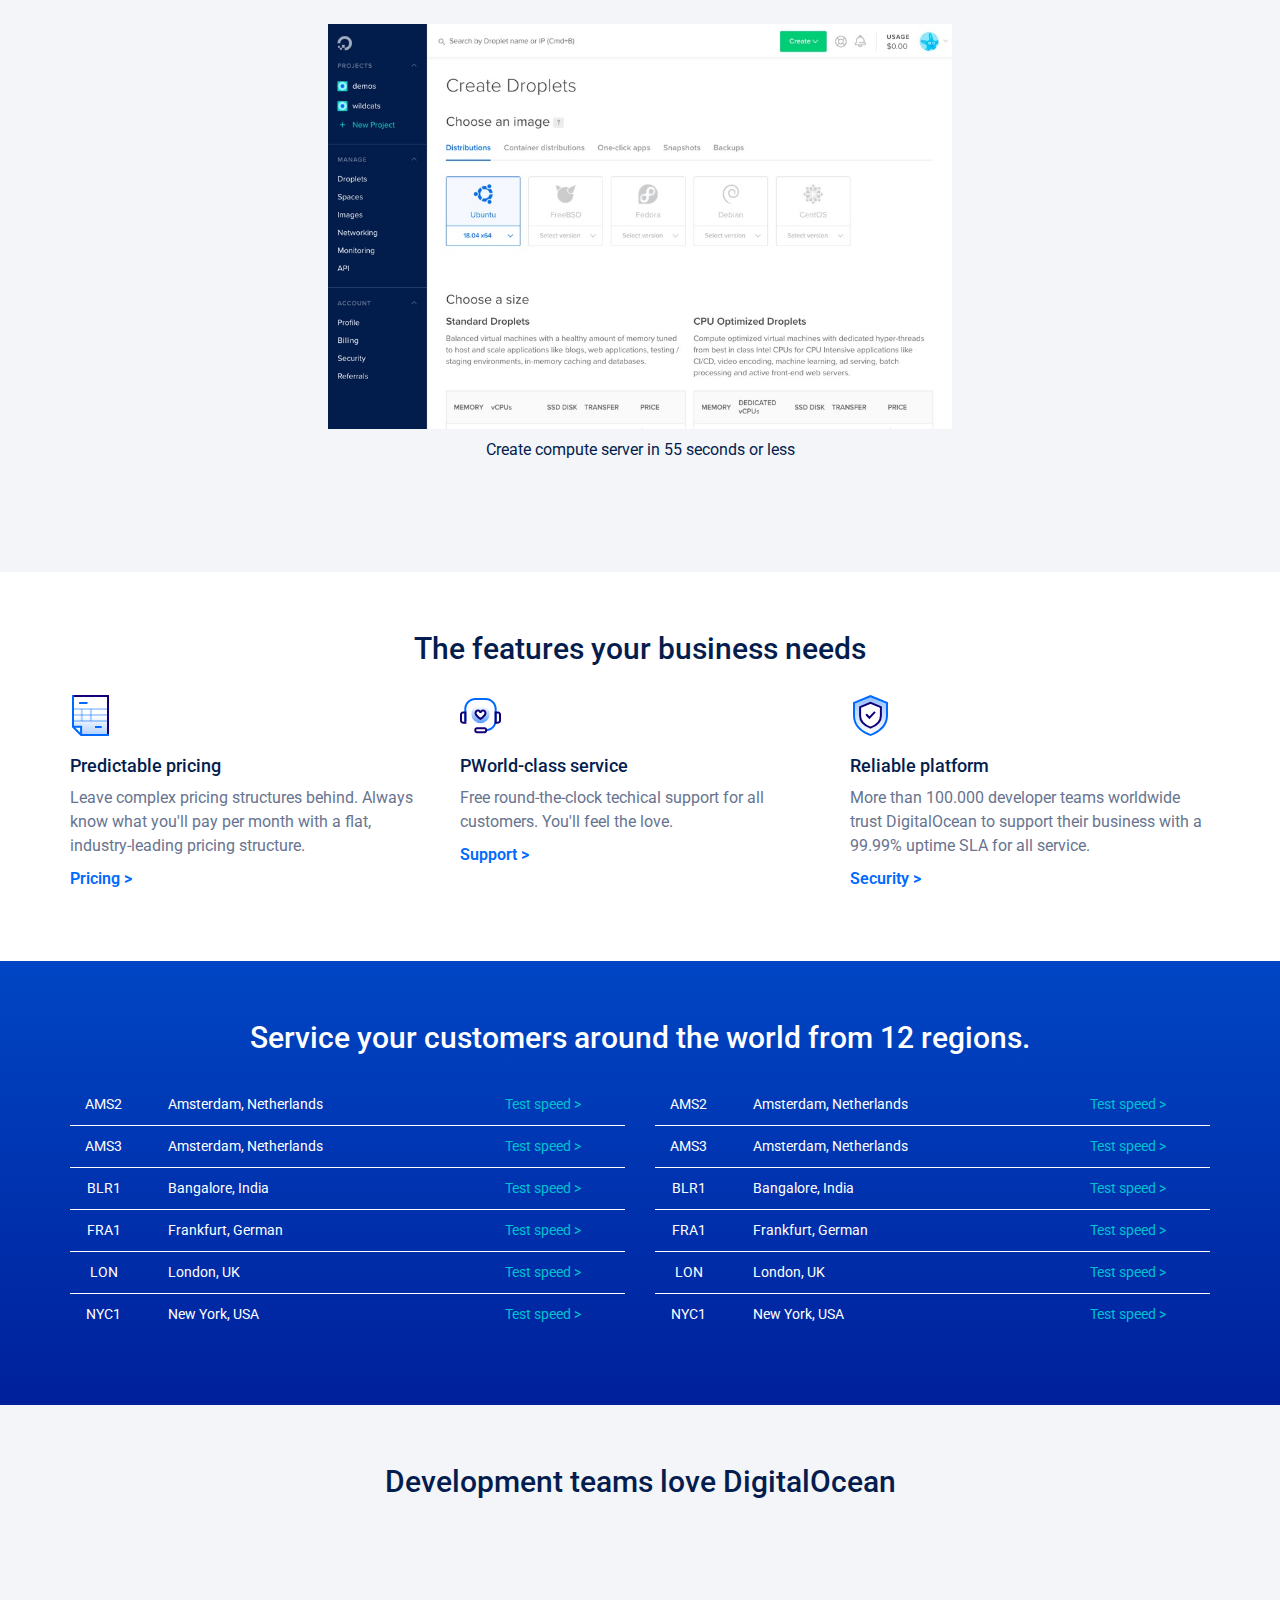
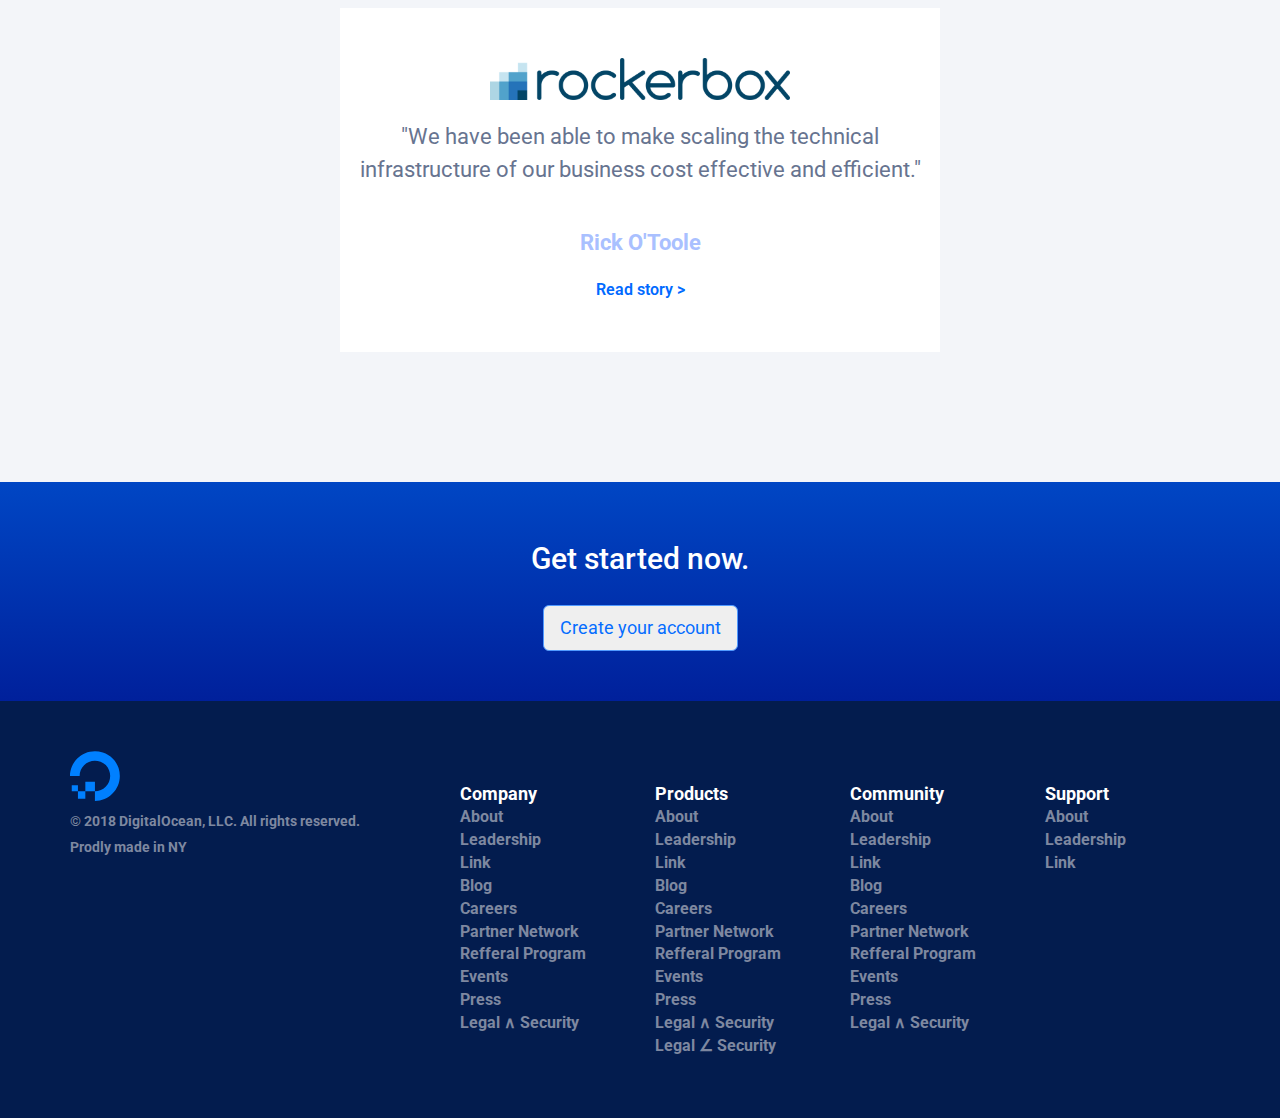
==== commit 341435d5: "Parte bonus (tentativo)" ====
--- a/index.html
+++ b/index.html
@@ -664,7 +664,7 @@
         </footer>
         <!-- /Footer -->
 
-      <!--   <div class="chat">
+        <div class="chat">
             <div class="container">
                 <div class="row">
                     <div class="col-xs-10">
@@ -674,6 +674,7 @@
                     </div>
                     <div class="col-xs-5">
                         <div class="help">
+                            <i class="fas fa-chevron-right"></i>
                             <p>Can I help answer any questions you have about DigitalOcean?</p>
                         </div>
                     </div>
@@ -681,7 +682,7 @@
             </div>
         </div>
 
-           -->
+          
 
         <!-- jQuery (necessary for Bootstrap's JavaScript plugins) -->
         <script src="https://ajax.googleapis.com/ajax/libs/jquery/1.12.4/jquery.min.js"></script>
--- a/css/style.css
+++ b/css/style.css
@@ -407,16 +407,18 @@
 }
 
 /* Bottone fisso in basso */
-/* .chat {
+.chat {
     position: fixed;
     bottom: 0;
     left: 0;
+    margin-bottom: 20px;
 }
 
 .chat_img {
-    width: 80px;
+    width: 70px;
     background-color: white;
     overflow: hidden;
+    margin-bottom: 20px;
     
 }
 
@@ -428,10 +430,18 @@
 
 .help {
     width: 300px;
-    height: 50px;
-    background-color: white;
-}
- */
+    padding: 10px 10px 5px 10px;
+    background-color: white;
+    border-radius: 10px;
+    position: relative;
+}
+
+.help i {
+    position: absolute;
+    left: 96%;
+    font-size: 30px;
+    color: white;
+}
 
 
 /* Debug */
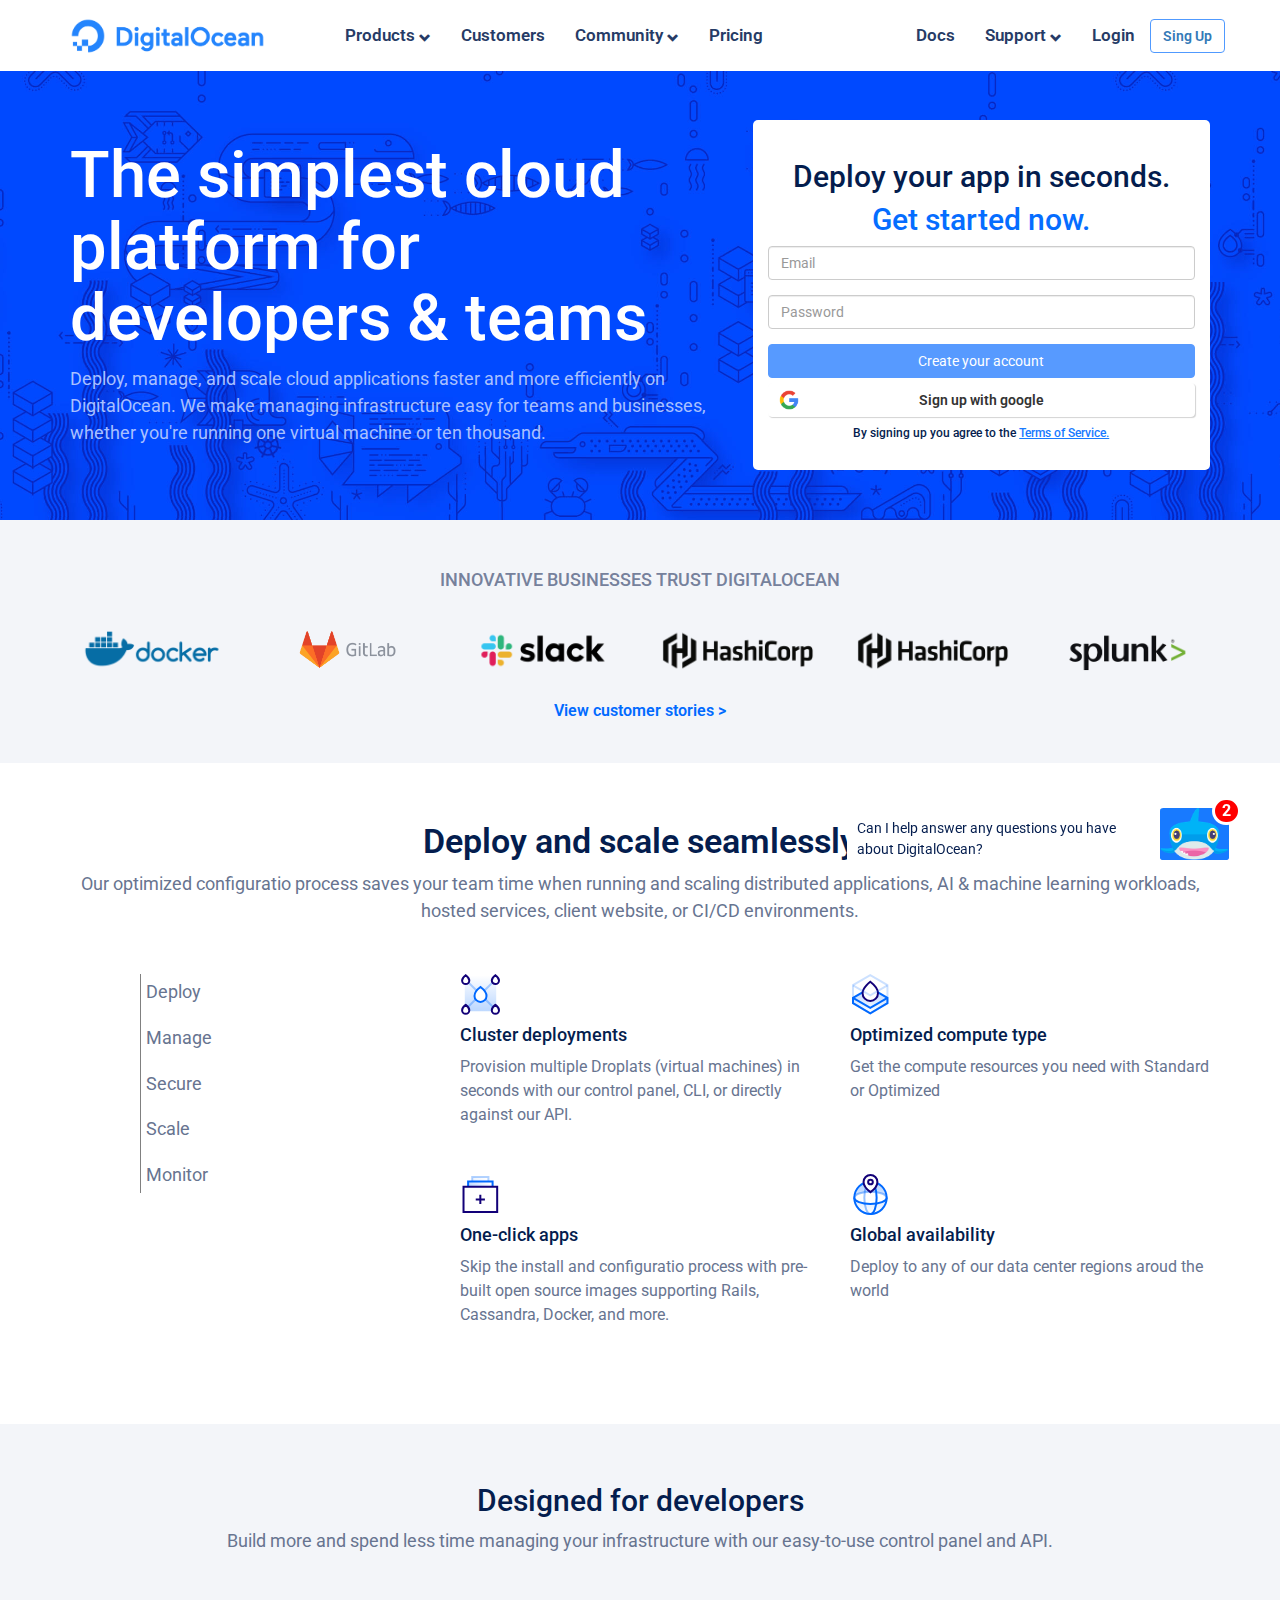
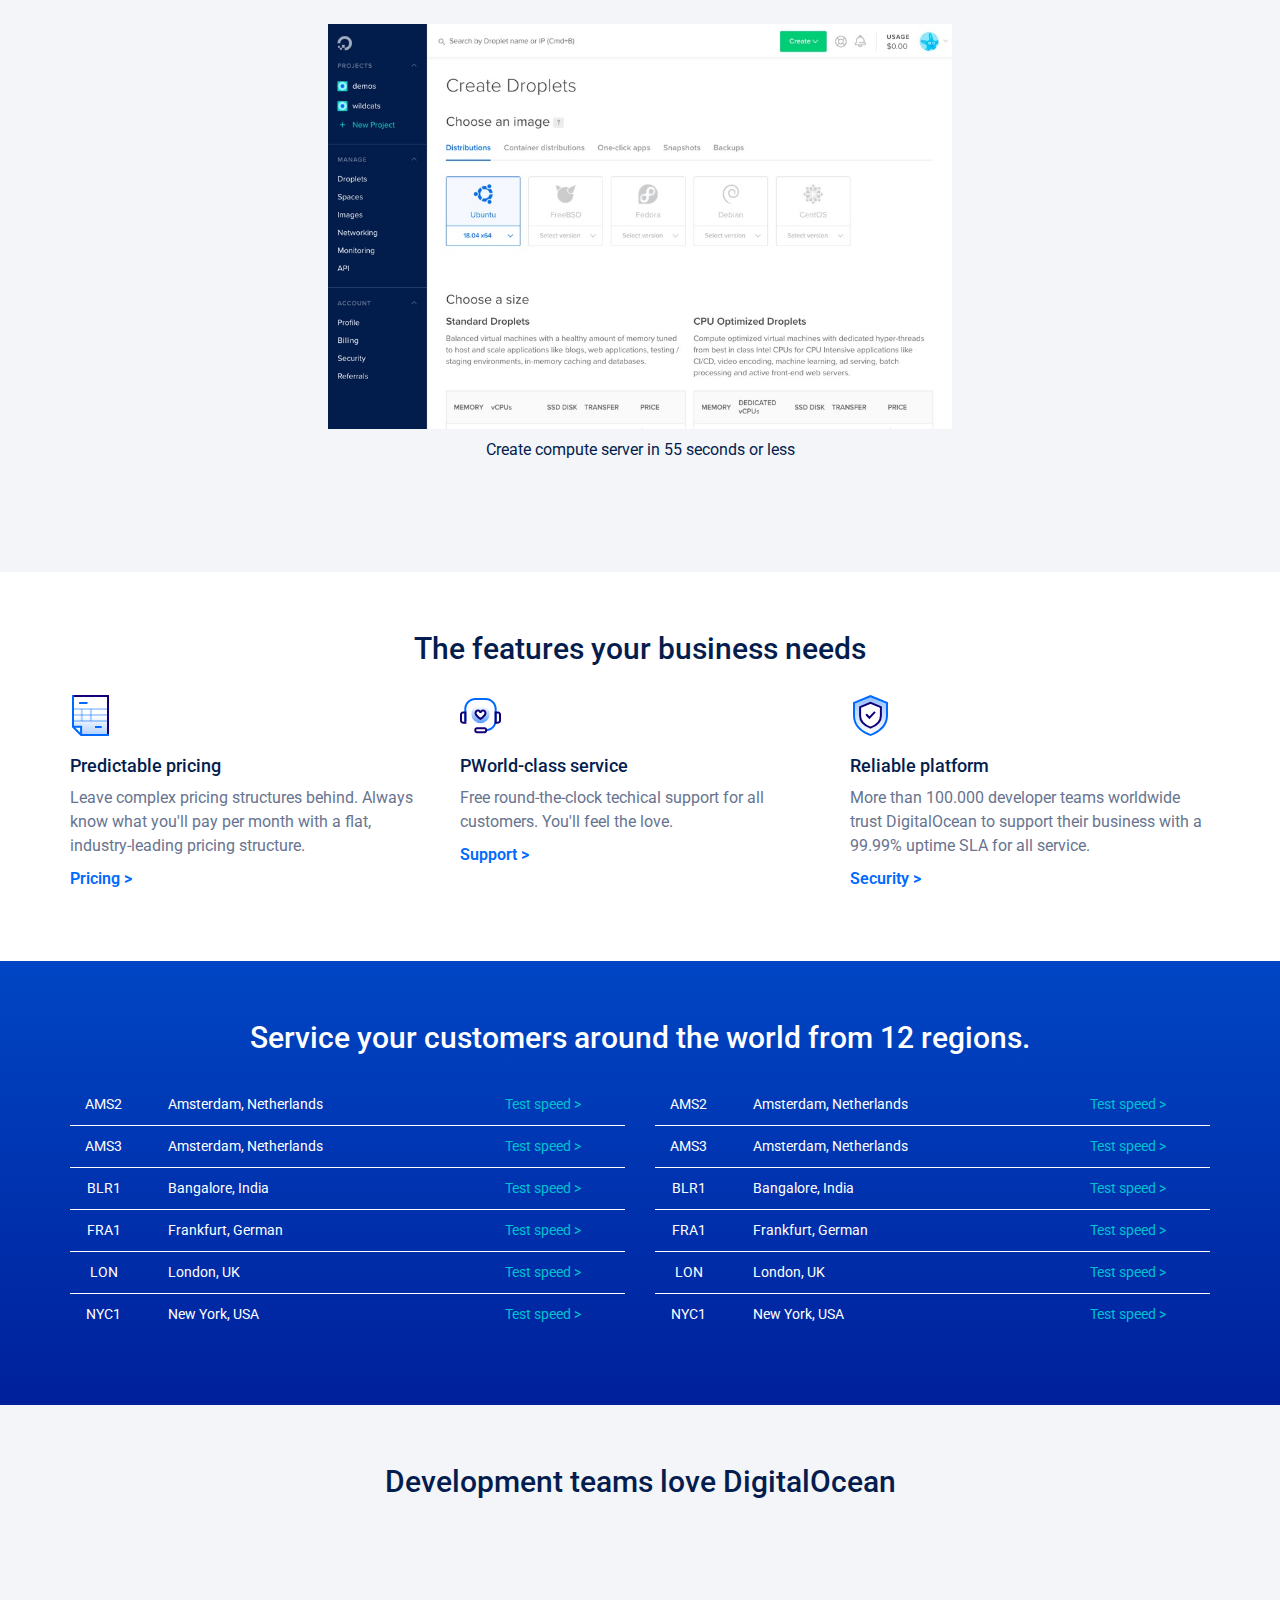
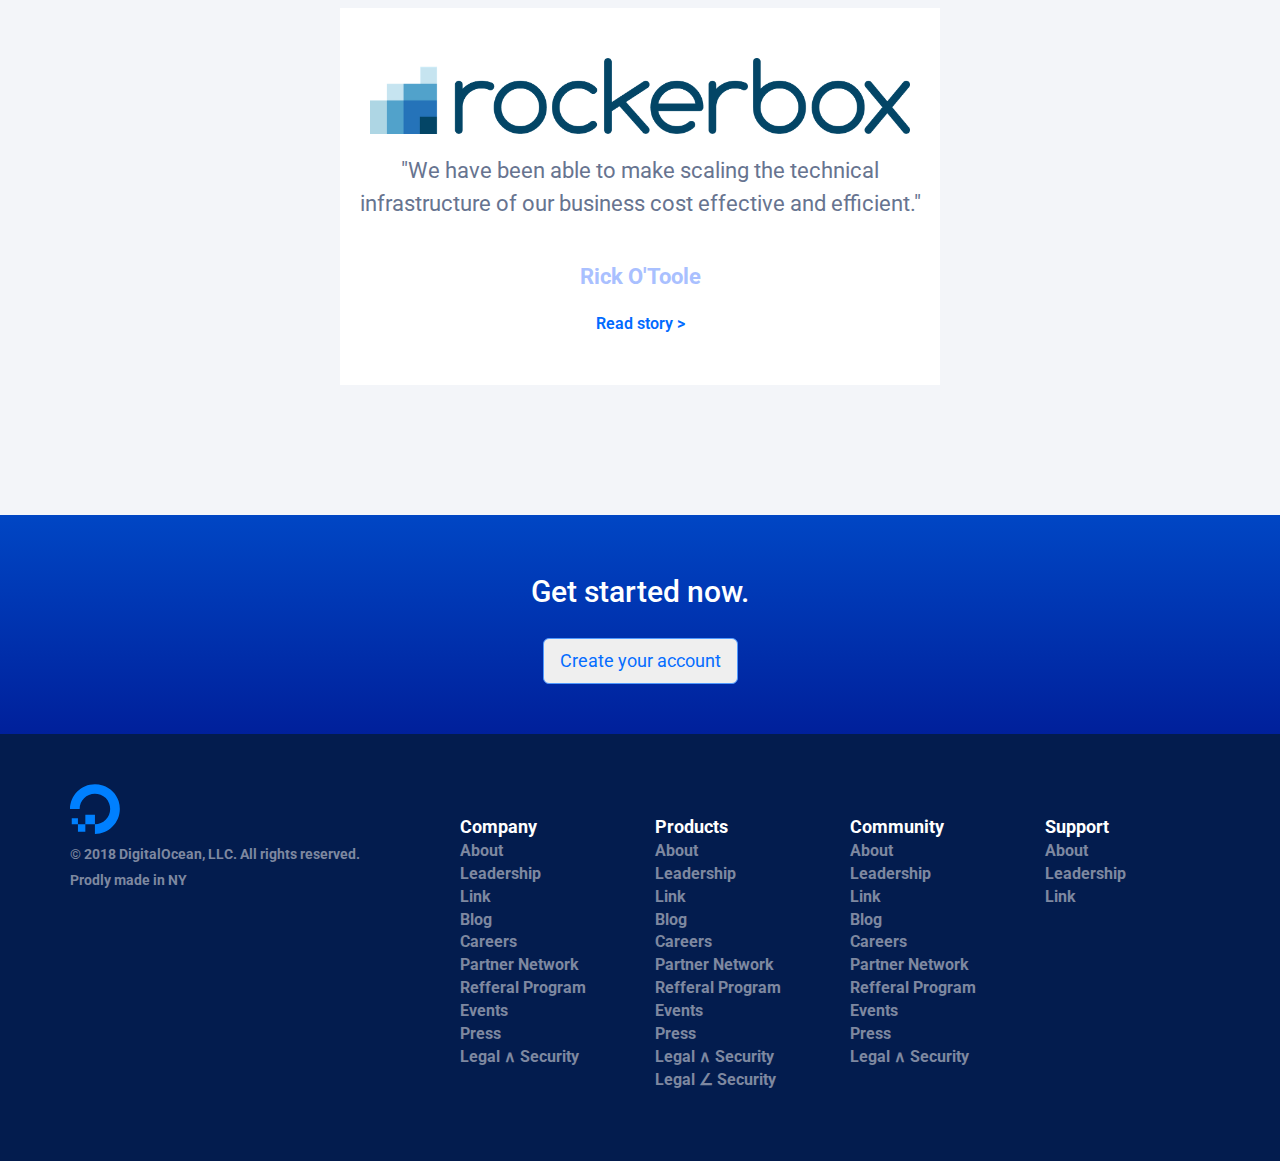
==== commit a4358fa3: "Fine esercizio" ====
--- a/index.html
+++ b/index.html
@@ -35,18 +35,49 @@
                   <!-- Collect the nav links, forms, and other content for toggling -->
                   <div class="collapse navbar-collapse" id="bs-example-navbar-collapse-1">
                     <ul class="nav navbar-nav">
-                      <li class="active"><a href="#">Products <span class="glyphicon glyphicon-chevron-down"></span></a></li>
-                      <li><a href="#">Customers</a></li>
-                      <li class="active"><a href="#">Community <span class="glyphicon glyphicon-chevron-down"></span></a></li>
-                      <li><a href="#">Pricing</a></li>
+                        <li class="dropdown">
+                            <a href="#" class="dropdown-toggle" data-toggle="dropdown" role="button" aria-haspopup="true" aria-expanded="false">Products <span class="glyphicon glyphicon-chevron-down"></span></a>
+                            <ul class="dropdown-menu">
+                                <li><a href="#">Action</a></li>
+                                <li><a href="#">Another action</a></li>
+                                <li><a href="#">Something else here</a></li>
+                                <li role="separator" class="divider"></li>
+                                <li><a href="#">Separated link</a></li>
+                                <li role="separator" class="divider"></li>
+                                <li><a href="#">One more separated link</a></li>
+                            </ul>
+                        </li>
+                        <li><a href="#">Customers</a></li>
+                        <li class="dropdown">
+                            <a href="#" class="dropdown-toggle" data-toggle="dropdown" role="button" aria-haspopup="true" aria-expanded="false">Community <span class="glyphicon glyphicon-chevron-down"></span></a>
+                            <ul class="dropdown-menu">
+                                <li><a href="#">Action</a></li>
+                                <li><a href="#">Another action</a></li>
+                                <li><a href="#">Something else here</a></li>
+                                <li role="separator" class="divider"></li>
+                                <li><a href="#">Separated link</a></li>
+                                <li role="separator" class="divider"></li>
+                                <li><a href="#">One more separated link</a></li>
+                            </ul>
+                        </li>
+                        <li><a href="#">Pricing</a></li>
                     </ul>
                 
                     <ul class="nav navbar-nav navbar-right">
                         <li>
                           <a href="#">Docs</a>
                         </li>
-                        <li class="active">
-                          <a href="#">Support <span class="glyphicon glyphicon-chevron-down"></span></a>
+                        <li class="dropdown">
+                            <a href="#" class="dropdown-toggle" data-toggle="dropdown" role="button" aria-haspopup="true" aria-expanded="false">Support <span class="glyphicon glyphicon-chevron-down"></span></a>
+                            <ul class="dropdown-menu">
+                                <li><a href="#">Action</a></li>
+                                <li><a href="#">Another action</a></li>
+                                <li><a href="#">Something else here</a></li>
+                                <li role="separator" class="divider"></li>
+                                <li><a href="#">Separated link</a></li>
+                                <li role="separator" class="divider"></li>
+                                <li><a href="#">One more separated link</a></li>
+                            </ul>
                         </li>
                         <li>
                             <a href="#">Login</a>
@@ -664,15 +695,17 @@
         </footer>
         <!-- /Footer -->
 
+        <!-- Bottone chat -->
         <div class="chat">
             <div class="container">
                 <div class="row">
-                    <div class="col-xs-10">
+                    <div class="col-xs-4 col-md-1 col-lg-push-3">
                         <div class="chat_img">
+                            <span class="badge">2</span>
                             <img src="img/shark.png" alt="Squalo">
                         </div>
                     </div>
-                    <div class="col-xs-5">
+                    <div class="col-xs-9 col-md-3 col-lg-pull-1">
                         <div class="help">
                             <i class="fas fa-chevron-right"></i>
                             <p>Can I help answer any questions you have about DigitalOcean?</p>
@@ -681,7 +714,7 @@
                 </div>
             </div>
         </div>
-
+        <!-- /Bottone chat -->
           
 
         <!-- jQuery (necessary for Bootstrap's JavaScript plugins) -->
--- a/css/style.css
+++ b/css/style.css
@@ -95,6 +95,7 @@
 .ms_navbar .nav>li>a:focus,
 .ms_navbar .nav>li>a:hover {
     background-color: white;
+    color: #3b8bff;
 }
 
 .ms_navbar .navbar-nav>li>a.btn_nav {
@@ -309,13 +310,13 @@
 .slider {
     margin: 100px 0 50px 0;
     padding: 50px 0;
-    width: 300px;
+    min-height: 300px;
     display: inline-block;
     background-color: white;
 }
 
 .slider > img {
-    width: 300px;
+    max-width: 90%;
 }
 
 #development p {
@@ -331,11 +332,8 @@
 
 #development .fa-chevron-left {
     text-align: left;
-    display: inline-block;
-    position: absolute;
-    margin-right: 30px;
-    left: 25%;
-    top: 50%;
+  /*   left: 25%;
+    top: 50%; */
 }
 
 #development .fa-chevron-right {
@@ -361,7 +359,7 @@
 footer {
     background-color: #031c4e;
     padding-top: 50px;
-    padding-bottom: 50px;
+    padding-bottom: 150px;
     font-weight: bold;
     color: #7e88a0;
 }
@@ -416,8 +414,6 @@
 
 .chat_img {
     width: 70px;
-    background-color: white;
-    overflow: hidden;
     margin-bottom: 20px;
     
 }
@@ -425,8 +421,20 @@
 .chat_img > img {
     max-width: 100%;
     background-color:  #187aff;
-    border-radius: 5px;
-}
+    border-radius: 5%;
+    position: relative;
+}
+
+.badge {
+    position: absolute;
+    top:-15%;
+    left: 50%;
+    font-size: 16px;
+    background-color: red;
+    border: 3px solid white;
+    border-radius: 14px;
+    z-index: 3;
+} 
 
 .help {
     width: 300px;
@@ -434,6 +442,7 @@
     background-color: white;
     border-radius: 10px;
     position: relative;
+    z-index: 2;
 }
 
 .help i {
@@ -442,15 +451,6 @@
     font-size: 30px;
     color: white;
 }
-
-
-/* Debug */
-/* [class*="col-"] {
-    background-color: tomato;
-    min-height: 100px;
-    border: 1px solid black;
-} 
- */
 
 /* MEDIA */
 @media (min-width: 768px) {
@@ -493,6 +493,17 @@
         font-size: 14px;
         color: #7e88a0;
     }
+
+    .help p {
+        font-size: 14px;
+        color: #041d4e
+    }
+
+    /* Bottone */
+    .badge {
+        top:-15%;
+        left: 25%;
+    } 
 }
 
 /* Per gestire l'humburger icon */
@@ -550,6 +561,16 @@
     .slider {
         width: 400px;
     }
+
+    .help p {
+        font-size: 16px;
+    }
+
+    /* Bottone */
+    .badge {
+        top: -15%;
+        left: 80%;
+    } 
 }
 
 @media (min-width: 1200px) {
@@ -581,8 +602,29 @@
     }
 
     /* Footer */
+    footer {
+        padding-bottom: 60px;
+    }
+
     footer .row > [class*="col-"]:not(:first-child)  {
         margin-top: 30px;
     }
     
-}
+
+    /* Bottone */
+      .chat {
+        bottom: 0;
+        left: 65%;
+        margin-bottom: 20px;
+    } 
+
+    .chat_img > img {
+        margin-left: 20px;
+    }
+
+    .badge {
+        top: -15%;
+        left: 90%;
+    } 
+ 
+}
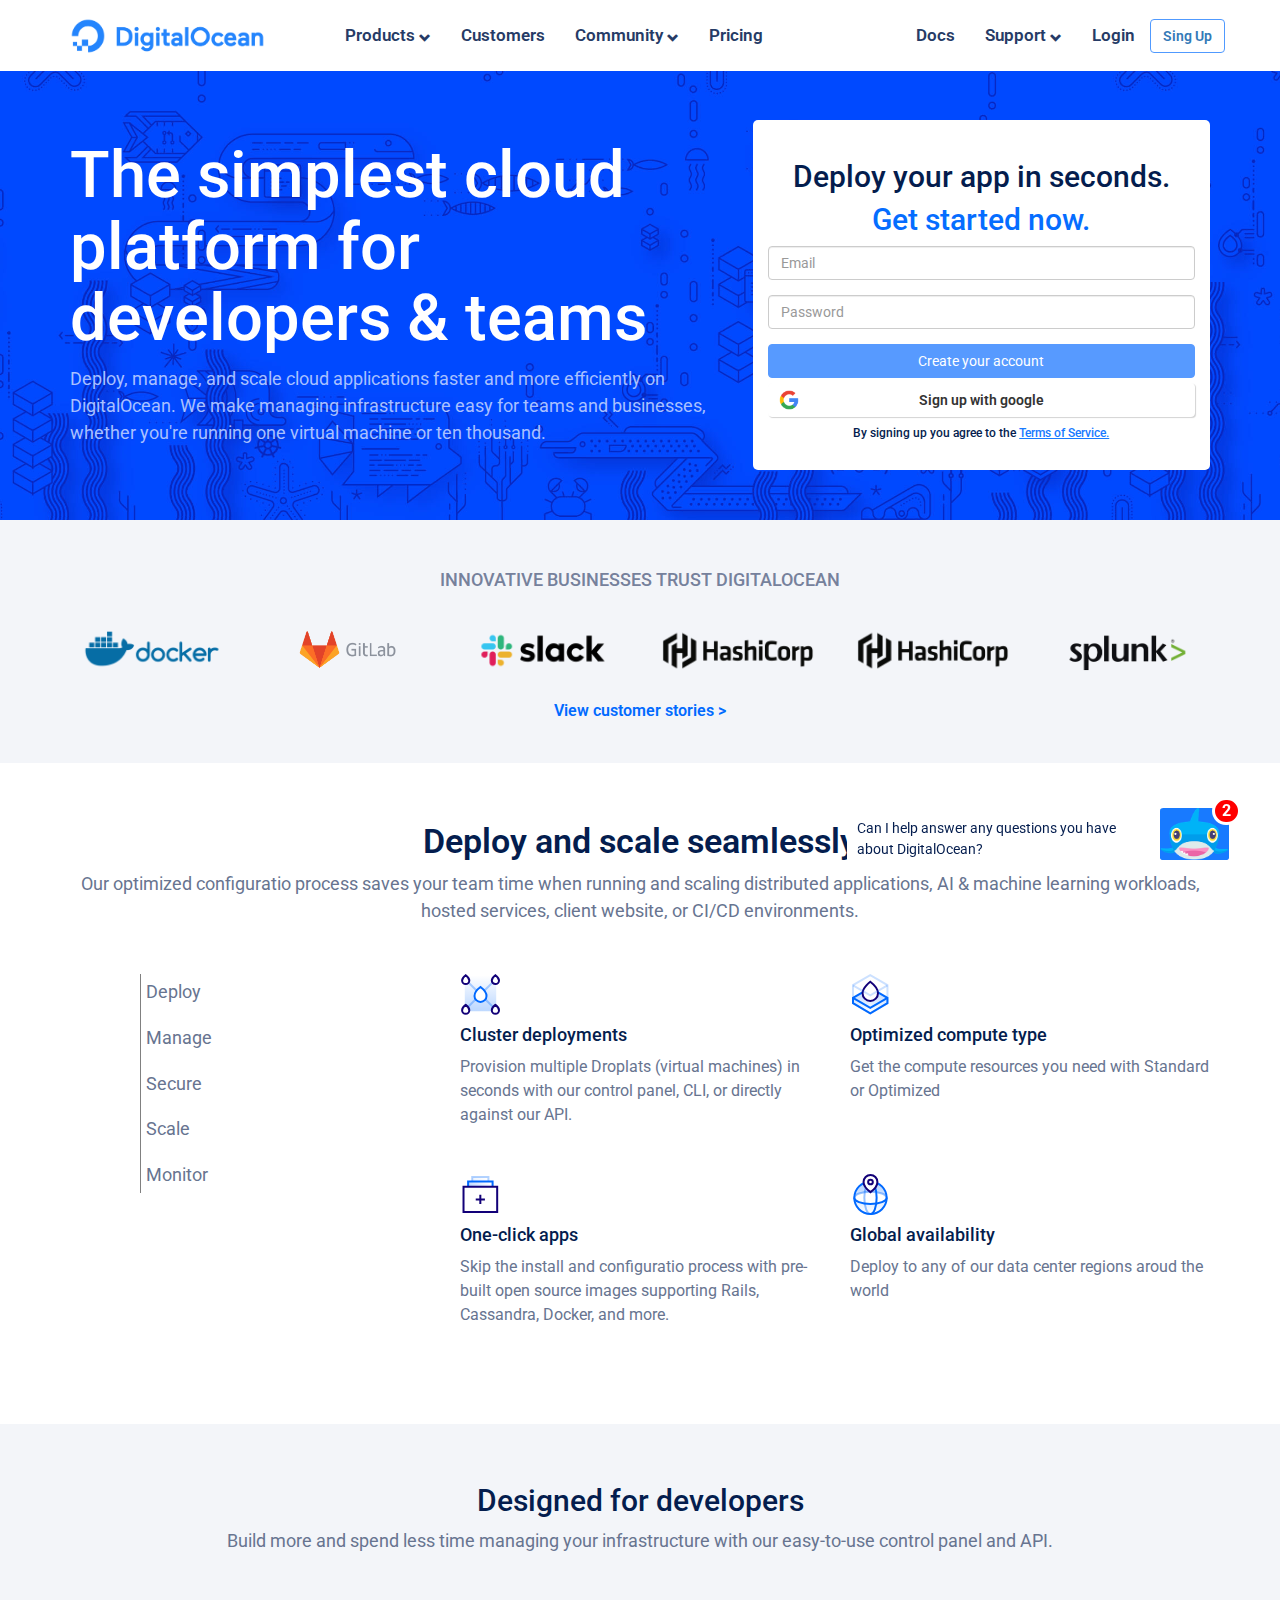
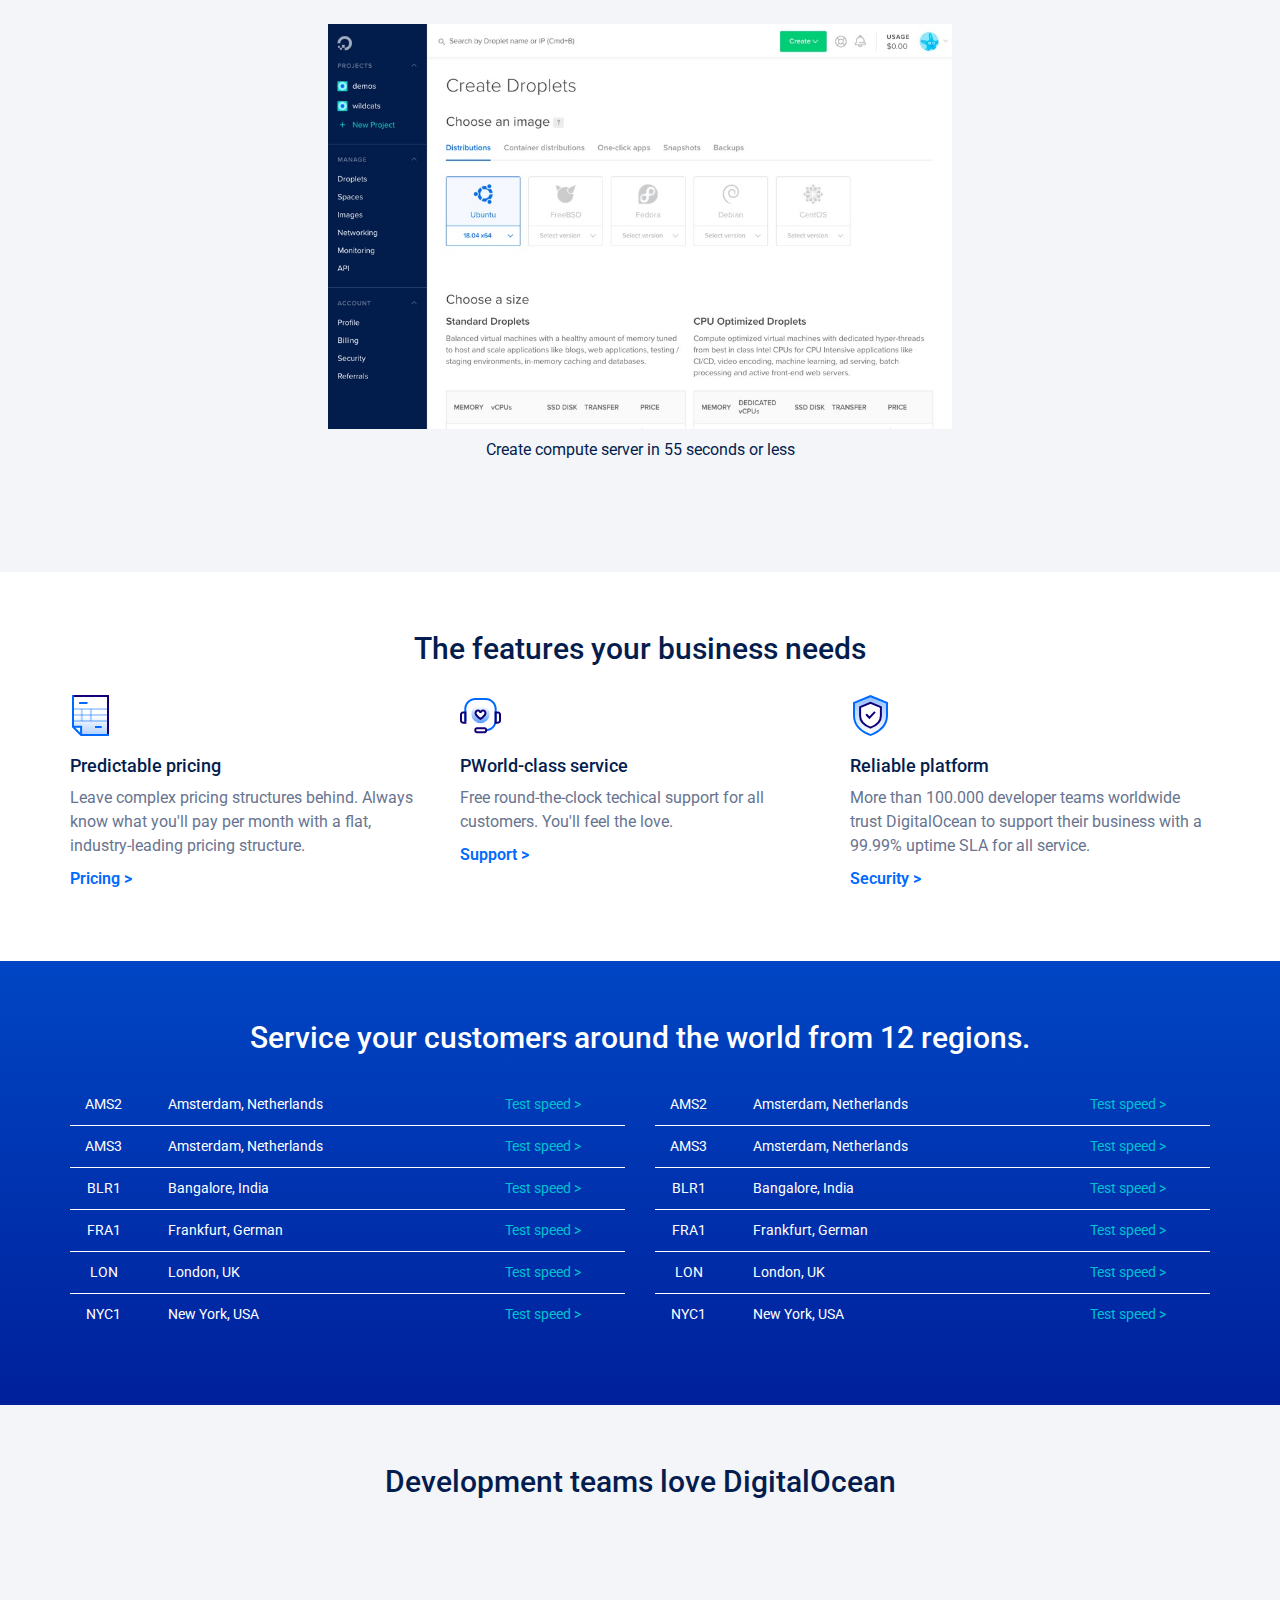
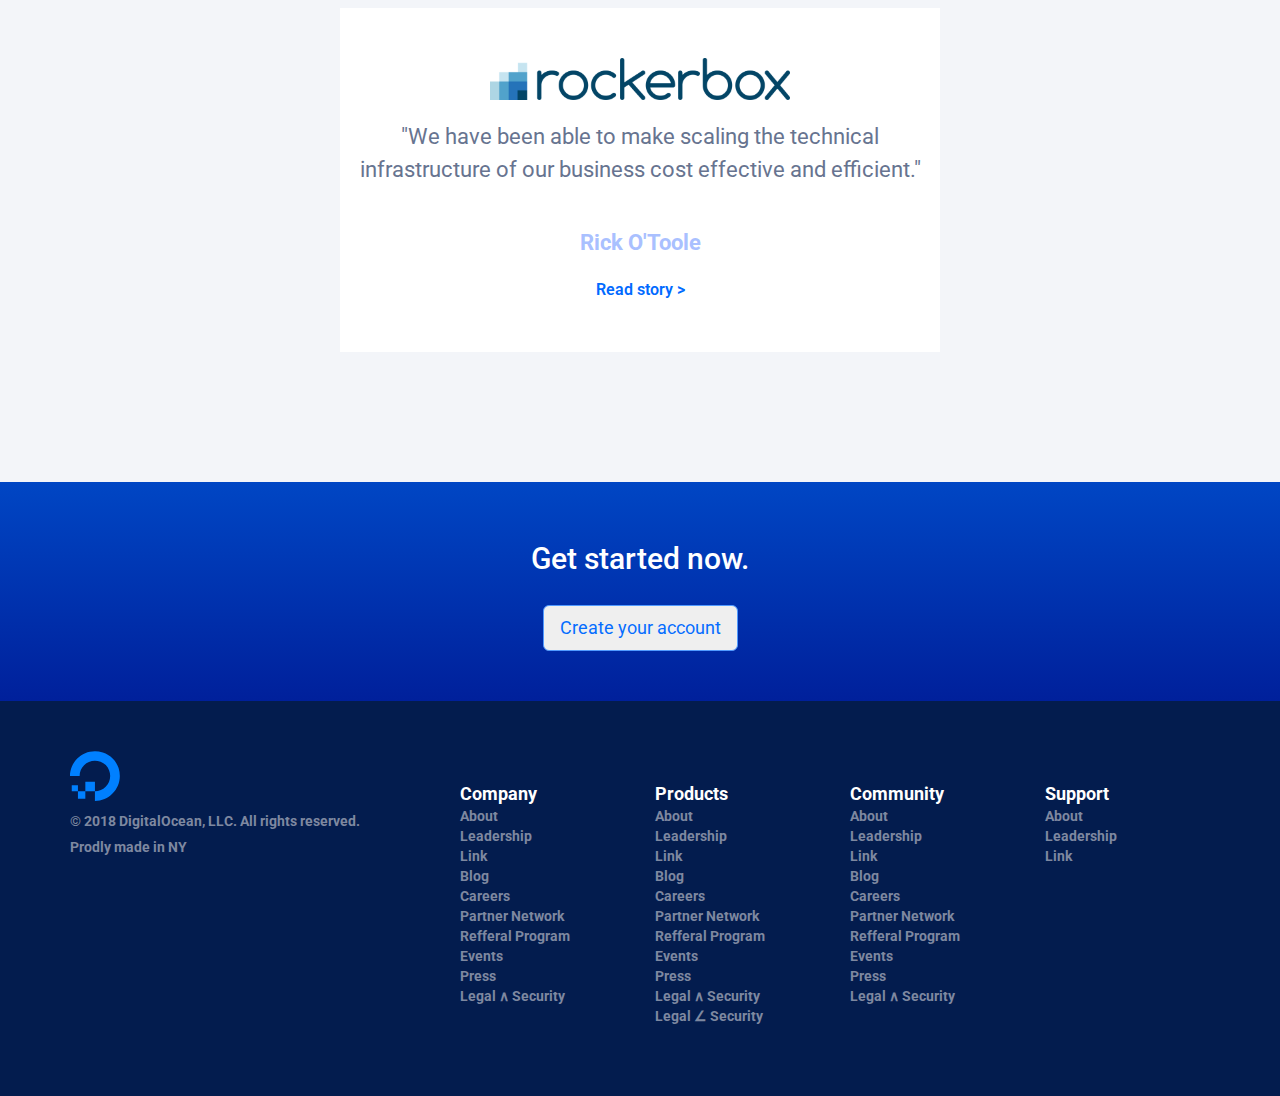
==== commit e52c0e22: "Fatte alcune modifiche" ====
--- a/index.html
+++ b/index.html
@@ -500,14 +500,16 @@
             <section id="development" class="bg_grey">
                 <div class="container">
                     <h2>Development teams love DigitalOcean</h2>
-                    <i class="fas fa-chevron-left hidden-xs c_grey"></i>
-                    <div class="slider">
-                        <img src="img/rockerbox.png" alt="logo rockerbox">
-                        <p class="c_grey">"We have been able to make scaling the technical infrastructure of our business cost effective and efficient."</p>
-                        <p class="sm_text"><strong>Rick O'Toole</strong></p>
-                        <a class="ms_link" href="#">Read story &#62;</a>
-                    </div>
-                    <i class="fas fa-chevron-right hidden-xs"></i>
+                    <div class="wrapper_slide">
+                        <i class="fas fa-chevron-left hidden-xs c_grey"></i>
+                        <div class="slider">
+                            <img src="img/rockerbox.png" alt="logo rockerbox">
+                            <p class="c_grey">"We have been able to make scaling the technical infrastructure of our business cost effective and efficient."</p>
+                            <p class="sm_text"><strong>Rick O'Toole</strong></p>
+                            <a class="ms_link" href="#">Read story &#62;</a>
+                        </div>
+                        <i class="fas fa-chevron-right hidden-xs"></i>
+                    </div>                    
                     <ul class="wrapper_circle">
                         <li>
                             <a href="#"><i class="far fa-circle"></i></a>
--- a/css/style.css
+++ b/css/style.css
@@ -304,19 +304,18 @@
     padding-top: 50px;
     padding-bottom: 50px;
     text-align: center;
-    position: relative;
 }
 
 .slider {
     margin: 100px 0 50px 0;
     padding: 50px 0;
-    min-height: 300px;
+    width: 300px;
     display: inline-block;
     background-color: white;
 }
 
 .slider > img {
-    max-width: 90%;
+    width: 300px;
 }
 
 #development p {
@@ -330,14 +329,21 @@
     position: absolute;
 }
 
+.wrapper_slide {
+    width: 90%;
+    margin: 0 auto;
+    position: relative;
+}
+
 #development .fa-chevron-left {
     text-align: left;
-  /*   left: 25%;
-    top: 50%; */
+    left: 0;
+    top: 50%;
 }
 
 #development .fa-chevron-right {
     margin-left: 10px;
+    right: 0;
     top: 50%;
 }
 
@@ -401,8 +407,14 @@
 
 .footer_list  a{
     margin-bottom: 10px;
-    font-size: 16px;
-}
+    font-size: 14px;
+}
+
+.footer_list  a:hover {
+    color: #187aff;
+    text-decoration: none;
+}
+
 
 /* Bottone fisso in basso */
 .chat {
@@ -484,6 +496,10 @@
         color: white;
     }
 
+    .wrapper_slide {
+        width: 70%;
+    }
+
     .slider {
         width: 400px;
     }
@@ -558,6 +574,10 @@
         margin: 60px 0 30px 0;
     }
 
+    .wrapper_slide {
+        width: 60%;
+    }
+
     .slider {
         width: 400px;
     }
@@ -595,6 +615,10 @@
 
     figure {
         margin: 60px 0 30px 0;
+    }
+
+    .wrapper_slide {
+        width: 60%;
     }
 
     .slider {
